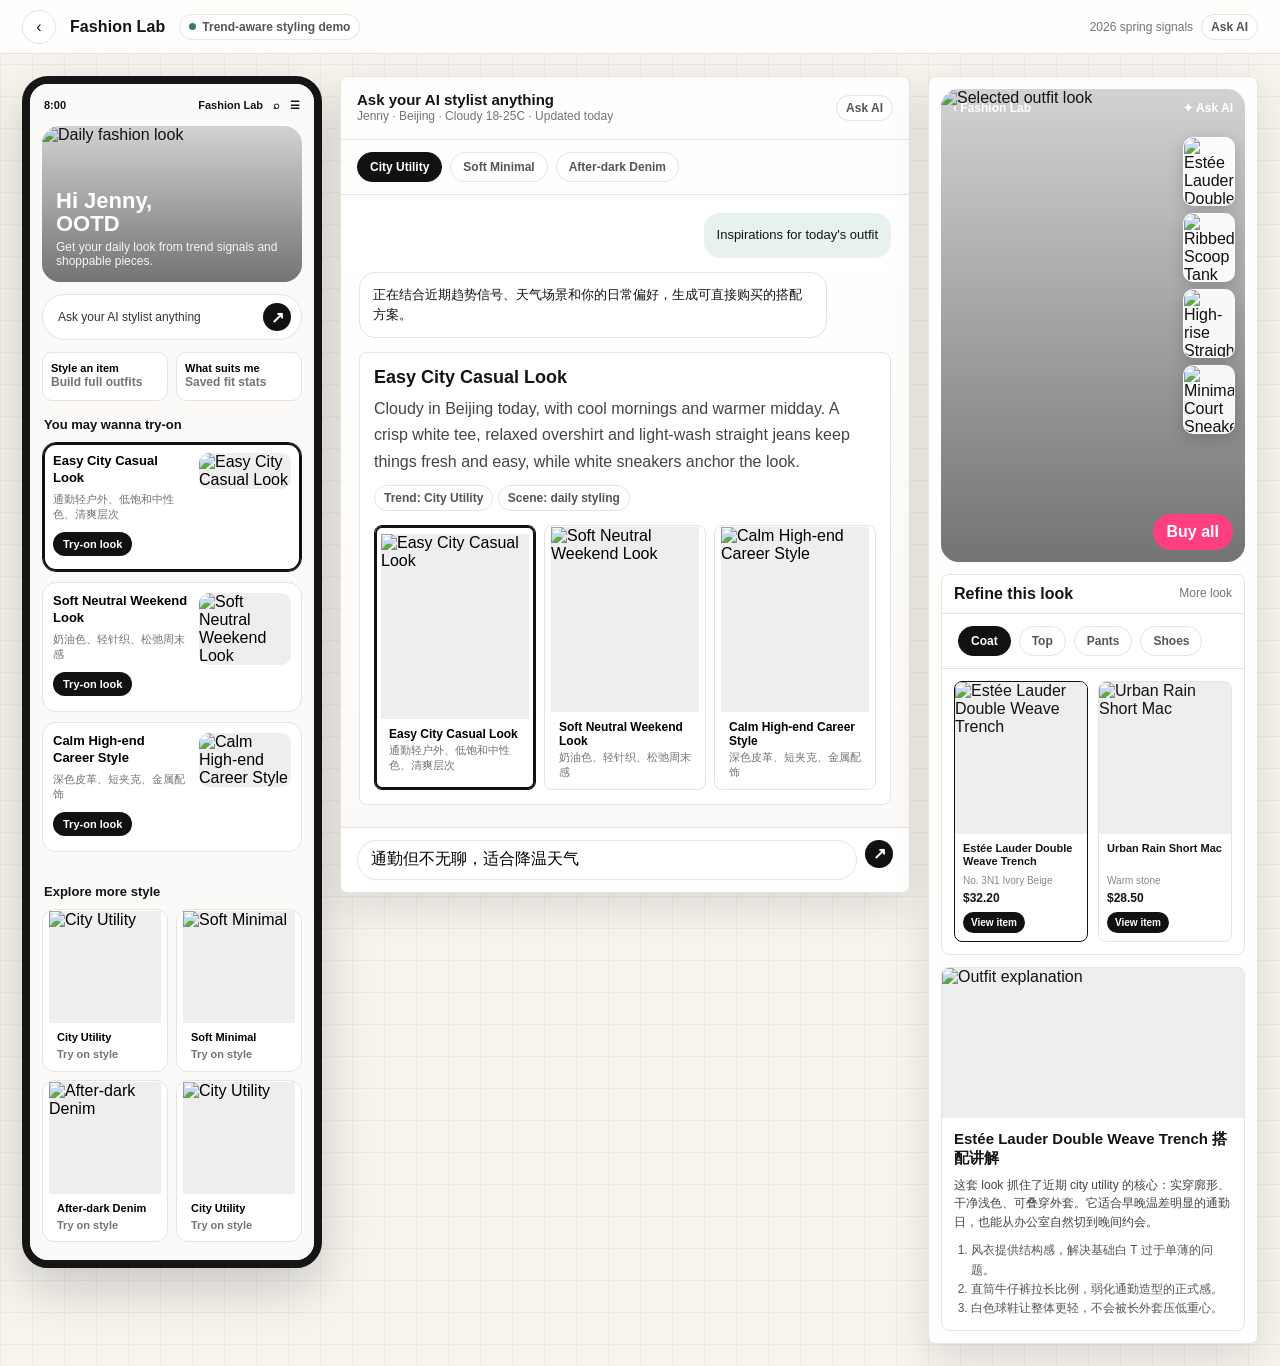
==== demo/fashion-assistant/index.html @ 94665999 "Add fashion shopping assistant demo" ====
<!DOCTYPE html>
<html lang="zh">
<head>
<meta charset="UTF-8" />
<meta name="viewport" content="width=device-width, initial-scale=1" />
<title>Fashion Lab · AI 导购助手 Demo</title>
<style>
  :root {
    --ink:#141414;
    --muted:#747474;
    --line:#e8e3db;
    --paper:#fbfaf7;
    --card:#ffffff;
    --cream:#f3ead9;
    --sand:#dfc8a2;
    --accent:#111111;
    --pink:#ff3f7f;
    --green:#3a7d58;
    --shadow:0 14px 40px rgba(24,20,16,.12);
    --font:-apple-system,BlinkMacSystemFont,"Segoe UI","Inter","PingFang SC","Microsoft YaHei",sans-serif;
  }
  * { box-sizing:border-box; }
  body {
    margin:0;
    min-height:100vh;
    font-family:var(--font);
    color:var(--ink);
    background:
      linear-gradient(90deg, rgba(232,227,219,.6) 1px, transparent 1px),
      linear-gradient(180deg, rgba(232,227,219,.55) 1px, transparent 1px),
      #f7f4ee;
    background-size:32px 32px;
  }
  a { color:inherit; text-decoration:none; }
  button, input { font:inherit; }
  button { cursor:pointer; }
  .topbar {
    height:54px;
    display:flex;
    align-items:center;
    gap:14px;
    padding:0 22px;
    background:rgba(255,255,255,.88);
    border-bottom:1px solid var(--line);
    position:sticky;
    top:0;
    z-index:20;
    backdrop-filter:blur(14px);
  }
  .brand { font-weight:850; letter-spacing:.1px; }
  .brand b { font-weight:850; }
  .topbar .back {
    border:1px solid var(--line);
    background:#fff;
    border-radius:999px;
    width:34px;
    height:34px;
    display:grid;
    place-items:center;
  }
  .status { margin-left:auto; display:flex; gap:8px; align-items:center; color:var(--muted); font-size:12px; }
  .pill { display:inline-flex; align-items:center; gap:6px; border:1px solid var(--line); border-radius:999px; padding:5px 9px; background:#fff; color:#555; font-size:12px; font-weight:700; }
  .dot { width:7px; height:7px; border-radius:50%; background:var(--green); }

  .workspace {
    max-width:1420px;
    margin:0 auto;
    padding:22px;
    display:grid;
    grid-template-columns:300px minmax(430px,1fr) 330px;
    gap:18px;
    align-items:start;
  }
  .panel {
    background:rgba(255,255,255,.92);
    border:1px solid var(--line);
    border-radius:8px;
    box-shadow:var(--shadow);
    overflow:hidden;
  }
  .panel-h {
    padding:14px 16px;
    border-bottom:1px solid var(--line);
    display:flex;
    align-items:center;
    justify-content:space-between;
    gap:12px;
  }
  .panel-h h2 { margin:0; font-size:15px; }
  .sub { color:var(--muted); font-size:12px; line-height:1.45; }
  .phone {
    width:100%;
    background:#f8f8f6;
    border-radius:26px;
    border:8px solid #151515;
    overflow:hidden;
    box-shadow:0 20px 50px rgba(0,0,0,.18);
  }
  .phone-screen { min-height:720px; background:#fbfaf8; }
  .phone-head {
    height:42px;
    display:flex;
    align-items:center;
    padding:0 14px;
    gap:10px;
    font-size:11px;
    font-weight:800;
  }
  .phone-head .time { margin-right:auto; }
  .hero-card {
    margin:0 12px 12px;
    border-radius:18px;
    min-height:156px;
    overflow:hidden;
    position:relative;
    background:#ddd;
  }
  .hero-card img, .look-hero img, .style-img img, .product-img img, .article-img img { width:100%; height:100%; object-fit:cover; display:block; }
  .hero-card::after, .look-hero::after {
    content:"";
    position:absolute;
    inset:0;
    background:linear-gradient(180deg, rgba(0,0,0,.05), rgba(0,0,0,.48));
  }
  .hero-copy {
    position:absolute;
    left:14px;
    right:14px;
    bottom:14px;
    color:#fff;
    z-index:1;
  }
  .hero-copy h1 { margin:0; font-size:22px; line-height:1.05; }
  .hero-copy p { margin:5px 0 0; font-size:12px; opacity:.92; }
  .ask {
    margin:0 12px 12px;
    display:flex;
    align-items:center;
    gap:8px;
    background:#fff;
    border:1px solid var(--line);
    border-radius:999px;
    padding:8px 10px 8px 13px;
  }
  .ask input {
    border:0;
    outline:0;
    flex:1;
    min-width:0;
    color:#333;
    background:transparent;
    font-size:12px;
  }
  .icon-btn {
    border:0;
    background:#111;
    color:#fff;
    width:28px;
    height:28px;
    border-radius:50%;
    display:grid;
    place-items:center;
    font-weight:900;
  }
  .quick-row {
    margin:0 12px 16px;
    display:grid;
    grid-template-columns:1fr 1fr;
    gap:8px;
  }
  .quick {
    border:1px solid var(--line);
    background:#fff;
    border-radius:10px;
    padding:9px 8px;
    text-align:left;
    font-size:11px;
    font-weight:800;
    min-height:48px;
  }
  .section-title { margin:16px 14px 10px; font-size:13px; font-weight:850; }
  .style-list { display:grid; gap:10px; padding:0 12px 16px; }
  .style-card {
    display:grid;
    grid-template-columns:1fr 92px;
    gap:10px;
    min-height:130px;
    border:1px solid var(--line);
    border-radius:14px;
    padding:10px;
    background:#fff;
    text-align:left;
  }
  .style-card.active { border-color:#111; box-shadow:0 0 0 2px #111 inset; }
  .style-card h3 { margin:0 0 6px; font-size:13px; line-height:1.25; }
  .style-card p { margin:0; color:var(--muted); font-size:11px; line-height:1.35; }
  .style-img { border-radius:10px; overflow:hidden; background:#eee; }
  .try { margin-top:10px; display:inline-flex; border:0; border-radius:999px; padding:6px 10px; background:#111; color:#fff; font-size:11px; font-weight:800; }
  .feed-grid { padding:0 12px 18px; display:grid; grid-template-columns:1fr 1fr; gap:8px; }
  .feed {
    border:1px solid var(--line);
    border-radius:12px;
    background:#fff;
    overflow:hidden;
    text-align:left;
  }
  .feed .style-img { border-radius:0; aspect-ratio:1/1; }
  .feed p { margin:8px; font-size:11px; font-weight:750; line-height:1.25; }
  .feed span { display:block; color:var(--muted); font-weight:600; margin-top:3px; }

  .assistant {
    min-height:720px;
    display:grid;
    grid-template-rows:auto auto 1fr auto;
  }
  .trend-tabs, .item-tabs {
    display:flex;
    gap:8px;
    overflow:auto;
    padding:12px 16px;
    border-bottom:1px solid var(--line);
  }
  .tab {
    border:1px solid var(--line);
    background:#fff;
    border-radius:999px;
    padding:7px 12px;
    white-space:nowrap;
    font-size:12px;
    font-weight:800;
    color:#555;
  }
  .tab.active { background:#111; color:#fff; border-color:#111; }
  .chat {
    padding:18px 18px 22px;
    display:grid;
    gap:14px;
    align-content:start;
    background:linear-gradient(180deg, #fff, #fbfaf8);
  }
  .bubble {
    max-width:88%;
    border-radius:16px;
    padding:12px 13px;
    line-height:1.55;
    font-size:13px;
  }
  .bubble.user { justify-self:end; background:#e8f2ec; }
  .bubble.ai { justify-self:start; background:#fff; border:1px solid var(--line); }
  .answer-card {
    border:1px solid var(--line);
    border-radius:8px;
    overflow:hidden;
    background:#fff;
  }
  .answer-body { padding:14px; }
  .answer-body h3 { margin:0 0 8px; font-size:18px; }
  .answer-body p { margin:0 0 10px; color:#444; line-height:1.65; }
  .look-board {
    display:grid;
    grid-template-columns:1fr 1fr 1fr;
    gap:8px;
    padding:0 14px 14px;
  }
  .mini-look {
    border:1px solid var(--line);
    border-radius:8px;
    overflow:hidden;
    background:#fff;
    text-align:left;
  }
  .mini-look.active { border-color:#111; box-shadow:0 0 0 2px #111 inset; }
  .mini-look .style-img { border-radius:0; aspect-ratio:4/5; }
  .mini-look b { display:block; padding:8px 8px 2px; font-size:12px; }
  .mini-look span { display:block; padding:0 8px 8px; color:var(--muted); font-size:11px; }
  .chat-compose {
    padding:12px 16px;
    border-top:1px solid var(--line);
    display:flex;
    gap:8px;
    background:#fff;
  }
  .chat-compose input {
    flex:1;
    min-width:0;
    border:1px solid var(--line);
    border-radius:999px;
    padding:10px 13px;
    outline:0;
  }

  .tryon { display:grid; gap:12px; padding:12px; }
  .look-hero {
    aspect-ratio:9/14;
    border-radius:18px;
    overflow:hidden;
    position:relative;
    background:#ddd;
  }
  .look-overlay {
    position:absolute;
    inset:0;
    z-index:1;
    display:flex;
    flex-direction:column;
    justify-content:space-between;
    padding:12px;
    color:#fff;
  }
  .look-top { display:flex; justify-content:space-between; align-items:center; font-size:12px; font-weight:850; }
  .price-stack {
    position:absolute;
    top:48px;
    right:10px;
    display:grid;
    gap:7px;
    z-index:2;
  }
  .price-chip {
    width:52px;
    border-radius:10px;
    background:rgba(255,255,255,.92);
    color:#111;
    overflow:hidden;
    border:1px solid rgba(255,255,255,.7);
    box-shadow:0 4px 16px rgba(0,0,0,.18);
  }
  .price-chip img { width:100%; aspect-ratio:1/1; object-fit:cover; display:block; }
  .price-chip b { display:block; padding:3px 4px; text-align:center; font-size:10px; }
  .buy {
    border:0;
    background:var(--pink);
    color:#fff;
    border-radius:999px;
    padding:9px 14px;
    font-weight:900;
    align-self:flex-end;
  }
  .refine {
    border:1px solid var(--line);
    border-radius:8px;
    background:#fff;
    overflow:hidden;
  }
  .refine-h { padding:10px 12px; display:flex; justify-content:space-between; align-items:center; border-bottom:1px solid var(--line); }
  .product-grid {
    display:grid;
    grid-template-columns:1fr 1fr;
    gap:10px;
    padding:12px;
  }
  .product {
    border:1px solid var(--line);
    border-radius:8px;
    overflow:hidden;
    background:#fff;
    text-align:left;
    cursor:pointer;
  }
  .product.active { border-color:#111; }
  .product-img { aspect-ratio:1/1.15; background:#eee; }
  .product-copy { padding:8px; }
  .product-copy b { display:block; font-size:11px; line-height:1.25; min-height:29px; }
  .product-copy span { display:block; color:#888; font-size:10px; margin-top:4px; }
  .product-copy strong { display:block; margin-top:5px; font-size:12px; }
  .product-copy a {
    display:inline-flex;
    margin-top:7px;
    border-radius:999px;
    padding:5px 8px;
    background:#111;
    color:#fff;
    font-size:10px;
    font-weight:850;
  }
  .explain {
    border:1px solid var(--line);
    border-radius:8px;
    background:#fff;
    overflow:hidden;
  }
  .article-img { height:150px; background:#eee; }
  .explain article { padding:12px; }
  .explain h3 { margin:0 0 8px; font-size:15px; }
  .explain p { margin:0 0 10px; color:#444; line-height:1.55; font-size:12px; }
  .reason-list { margin:0; padding-left:17px; color:#555; font-size:12px; line-height:1.6; }

  @media (max-width:1180px) {
    .workspace { grid-template-columns:280px 1fr; }
    .right-col { grid-column:1 / -1; display:grid; grid-template-columns:330px 1fr; gap:18px; }
    .look-hero { aspect-ratio:9/12; }
  }
  @media (max-width:820px) {
    .topbar { padding:0 12px; }
    .status { display:none; }
    .workspace { grid-template-columns:1fr; padding:12px; }
    .phone { max-width:360px; margin:0 auto; }
    .right-col { grid-column:auto; display:block; }
    .look-board { grid-template-columns:1fr; }
    .panel { border-radius:8px; }
  }
</style>
</head>
<body>
<div class="topbar">
  <a class="back" href="../index.html" aria-label="返回 Demo 入口">‹</a>
  <div class="brand">Fashion <b>Lab</b></div>
  <span class="pill"><i class="dot"></i> Trend-aware styling demo</span>
  <div class="status">
    <span>2026 spring signals</span>
    <span class="pill">Ask AI</span>
  </div>
</div>

<main class="workspace">
  <section class="phone" aria-label="Fashion Lab mobile home">
    <div class="phone-screen">
      <div class="phone-head"><span class="time">8:00</span><span>Fashion Lab</span><span>⌕</span><span>☰</span></div>
      <div class="hero-card">
        <img id="homeHero" alt="Daily fashion look" />
        <div class="hero-copy">
          <h1>Hi Jenny,<br>OOTD</h1>
          <p>Get your daily look from trend signals and shoppable pieces.</p>
        </div>
      </div>
      <form class="ask" id="homeAsk">
        <input id="homeAskInput" value="Ask your AI stylist anything" aria-label="Ask stylist" />
        <button class="icon-btn" type="submit" aria-label="Ask">↗</button>
      </form>
      <div class="quick-row">
        <button class="quick" data-query="Style an item">Style an item<br><span class="sub">Build full outfits</span></button>
        <button class="quick" data-query="What suits me">What suits me<br><span class="sub">Saved fit stats</span></button>
      </div>
      <div class="section-title">You may wanna try-on</div>
      <div class="style-list" id="styleList"></div>
      <div class="section-title">Explore more style</div>
      <div class="feed-grid" id="feedGrid"></div>
    </div>
  </section>

  <section class="panel assistant" aria-label="AI stylist workspace">
    <div class="panel-h">
      <div>
        <h2>Ask your AI stylist anything</h2>
        <div class="sub">Jenny · Beijing · Cloudy 18-25C · Updated today</div>
      </div>
      <span class="pill">Ask AI</span>
    </div>
    <div class="trend-tabs" id="trendTabs"></div>
    <div class="chat" id="chat"></div>
    <div class="chat-compose">
      <input id="chatInput" value="通勤但不无聊，适合降温天气" aria-label="Styling request" />
      <button class="icon-btn" id="sendBtn" aria-label="Generate">↗</button>
    </div>
  </section>

  <section class="right-col">
    <div class="panel tryon" aria-label="Look try-on and products">
      <div class="look-hero">
        <img id="lookHero" alt="Selected outfit look" />
        <div class="look-overlay">
          <div class="look-top"><span>‹ Fashion Lab</span><span>✦ Ask AI</span></div>
          <button class="buy" type="button">Buy all</button>
        </div>
        <div class="price-stack" id="priceStack"></div>
      </div>
      <div class="refine">
        <div class="refine-h">
          <b>Refine this look</b>
          <span class="sub">More look</span>
        </div>
        <div class="item-tabs" id="itemTabs"></div>
        <div class="product-grid" id="productGrid"></div>
      </div>
      <div class="explain">
        <div class="article-img"><img id="articleImg" alt="Outfit explanation" /></div>
        <article>
          <h3 id="articleTitle"></h3>
          <p id="articleText"></p>
          <ol class="reason-list" id="reasonList"></ol>
        </article>
      </div>
    </div>
  </section>
</main>

<script>
const imageUrl = (prompt, size = "portrait_4_3") =>
  "https://copilot-cn.bytedance.net/api/ide/v1/text_to_image?prompt=" +
  encodeURIComponent(prompt) + "&image_size=" + size;

const trends = [
  {
    id:"city",
    tab:"City Utility",
    title:"Easy City Casual Look",
    ask:"Inspirations for today's outfit",
    mood:"通勤轻户外、低饱和中性色、清爽层次",
    intro:"Cloudy in Beijing today, with cool mornings and warmer midday. A crisp white tee, relaxed overshirt and light-wash straight jeans keep things fresh and easy, while white sneakers anchor the look.",
    image:"realistic street style editorial photo, young woman in beige trench coat, white tank top, light wash straight leg jeans, white sneakers, city street in spring, natural daylight, full body, fashion ecommerce lookbook",
    article:"这套 look 抓住了近期 city utility 的核心：实穿廓形、干净浅色、可叠穿外套。它适合早晚温差明显的通勤日，也能从办公室自然切到晚间约会。",
    reasons:["风衣提供结构感，解决基础白 T 过于单薄的问题。","直筒牛仔裤拉长比例，弱化通勤造型的正式感。","白色球鞋让整体更轻，不会被长外套压低重心。"],
    products:{
      Coat:[
        ["Estée Lauder Double Weave Trench","No. 3N1 Ivory Beige","$32.20","tailored beige double breasted trench coat product photo on clean background, fashion ecommerce, realistic"],
        ["Urban Rain Short Mac","Warm stone","$28.50","short beige rain mac jacket product photo, clean ecommerce background, realistic fabric texture"]
      ],
      Top:[
        ["Ribbed Scoop Tank","Soft black","$16.00","black ribbed scoop neck tank top product photo on white background, realistic ecommerce"],
        ["Crisp Cotton Tee","Optic white","$12.00","white cotton crew neck t shirt product photo on white background, realistic ecommerce"]
      ],
      Pants:[
        ["High-rise Straight Jeans","Light vintage blue","$35.90","light wash high rise straight leg jeans product photo on white background, realistic ecommerce"],
        ["Relaxed Tailored Trouser","Warm grey","$31.60","warm grey relaxed tailored trousers product photo, white background, realistic ecommerce"]
      ],
      Shoes:[
        ["Minimal Court Sneaker","White leather","$29.00","minimal white leather sneaker product photo on white background, realistic ecommerce"],
        ["Slim Loafer","Black polished","$34.00","black slim leather loafer product photo on white background, realistic ecommerce"]
      ]
    }
  },
  {
    id:"soft",
    tab:"Soft Minimal",
    title:"Soft Neutral Weekend Look",
    ask:"Make it softer",
    mood:"奶油色、轻针织、松弛周末感",
    intro:"For a slower weekend, pair a creamy knit vest with a fluid skirt and suede flats. The silhouette stays polished, but the texture makes it softer and warmer.",
    image:"realistic fashion lookbook photo, young woman wearing cream knit vest, white midi skirt, suede ballet flats, minimal cafe street, soft spring daylight, full body",
    article:"近期 soft minimal 不再是纯白极简，而是用针织、麂皮、奶油色制造更柔和的质感。它适合周末、咖啡约会和轻度出游。",
    reasons:["针织背心替代普通衬衫，直接提升触感与层次。","白色半裙保留清爽感，同时比长裤更有季节变化。","麂皮鞋让颜色过渡更自然，避免全身过白。"],
    products:{
      Coat:[
        ["Light Cardigan Jacket","Oat milk","$26.80","oatmeal light cardigan jacket product photo, ecommerce white background, realistic knit texture"],
        ["Soft Linen Blazer","Ivory","$39.00","ivory linen blazer product photo on white background, realistic ecommerce"]
      ],
      Top:[
        ["Cream Knit Vest","Vanilla cream","$22.40","cream knit vest product photo on white background, realistic ecommerce"],
        ["Fine Rib Long Sleeve","Warm white","$18.00","warm white fine rib long sleeve top product photo, white background, realistic ecommerce"]
      ],
      Pants:[
        ["Fluid Midi Skirt","Chalk white","$30.20","chalk white fluid midi skirt product photo on white background, realistic ecommerce"],
        ["Soft Wide-leg Pants","Pale taupe","$33.10","pale taupe soft wide leg pants product photo on white background, realistic ecommerce"]
      ],
      Shoes:[
        ["Suede Ballet Flat","Taupe","$24.90","taupe suede ballet flats product photo on white background, realistic ecommerce"],
        ["Low Slingback","Ivory","$31.00","ivory low heel slingback shoes product photo, white background, realistic ecommerce"]
      ]
    }
  },
  {
    id:"night",
    tab:"After-dark Denim",
    title:"Calm High-end Career Style",
    ask:"Make it office-friendly",
    mood:"深色皮革、短夹克、金属配饰",
    intro:"A cropped leather jacket and clean denim create a sharper after-work outfit. Keep the inner layer simple and let hardware details add the current polished edge.",
    image:"realistic editorial street style photo, young woman in black cropped leather jacket, white fitted top, dark straight jeans, silver belt, downtown evening, full body fashion lookbook",
    article:"今年的 denim look 更强调利落剪裁和配饰细节。短皮衣负责态度，直筒牛仔负责日常可穿性，适合从会议后直接进入晚间场景。",
    reasons:["短夹克抬高腰线，让厚重皮革不显压身。","白色内搭给黑色皮衣留出呼吸感。","银色腰带与小包形成视觉锚点，增加造型完成度。"],
    products:{
      Coat:[
        ["Cropped Leather Jacket","Black","$48.00","black cropped leather jacket product photo, ecommerce white background, realistic"],
        ["Boxy Twill Jacket","Charcoal","$36.50","charcoal boxy twill jacket product photo on white background, realistic ecommerce"]
      ],
      Top:[
        ["Fitted Baby Tee","Clean white","$15.50","white fitted baby tee product photo on white background, realistic ecommerce"],
        ["Square-neck Tank","Black","$16.00","black square neck tank product photo on white background, realistic ecommerce"]
      ],
      Pants:[
        ["Dark Straight Jeans","Washed black","$38.80","washed black straight leg jeans product photo on white background, realistic ecommerce"],
        ["Pinstripe Suit Pants","Deep navy","$42.00","deep navy pinstripe suit pants product photo on white background, realistic ecommerce"]
      ],
      Shoes:[
        ["Pointed Ankle Boot","Black","$46.00","black pointed ankle boots product photo on white background, realistic ecommerce"],
        ["Metallic Mary Jane","Silver","$33.20","silver metallic mary jane shoes product photo, white background, realistic ecommerce"]
      ]
    }
  }
];

let trend = trends[0];
let category = "Coat";
let activeProduct = 0;

function $(id){ return document.getElementById(id); }

function renderHome(){
  $("homeHero").src = imageUrl("realistic mobile fashion app hero image, stylish young woman wearing black sunglasses and leather jacket, clean editorial fashion, soft daylight, ecommerce app", "portrait_4_3");
  const list = $("styleList");
  list.innerHTML = trends.map(t => `
    <button class="style-card ${t.id === trend.id ? "active" : ""}" data-trend="${t.id}">
      <div>
        <h3>${t.title}</h3>
        <p>${t.mood}</p>
        <span class="try">Try-on look</span>
      </div>
      <div class="style-img"><img alt="${t.title}" src="${imageUrl(t.image, "portrait_4_3")}"></div>
    </button>
  `).join("");
  list.querySelectorAll("[data-trend]").forEach(btn => btn.onclick = () => setTrend(btn.dataset.trend));

  $("feedGrid").innerHTML = trends.concat(trends.slice(0,1)).map((t, i) => `
    <button class="feed" data-trend="${t.id}">
      <div class="style-img"><img alt="${t.tab}" src="${imageUrl(i % 2 ? t.products.Coat[0][3] : t.image, "square")}"></div>
      <p>${t.tab}<span>Try on style</span></p>
    </button>
  `).join("");
  $("feedGrid").querySelectorAll("[data-trend]").forEach(btn => btn.onclick = () => setTrend(btn.dataset.trend));
}

function renderTabs(){
  $("trendTabs").innerHTML = trends.map(t => `<button class="tab ${t.id === trend.id ? "active" : ""}" data-trend="${t.id}">${t.tab}</button>`).join("");
  $("trendTabs").querySelectorAll("[data-trend]").forEach(btn => btn.onclick = () => setTrend(btn.dataset.trend));
  const cats = Object.keys(trend.products);
  $("itemTabs").innerHTML = cats.map(c => `<button class="tab ${c === category ? "active" : ""}" data-cat="${c}">${c}</button>`).join("");
  $("itemTabs").querySelectorAll("[data-cat]").forEach(btn => {
    btn.onclick = () => { category = btn.dataset.cat; activeProduct = 0; renderProducts(); renderTabs(); };
  });
}

function renderChat(){
  $("chat").innerHTML = `
    <div class="bubble user">${trend.ask}</div>
    <div class="bubble ai">正在结合近期趋势信号、天气场景和你的日常偏好，生成可直接购买的搭配方案。</div>
    <div class="answer-card">
      <div class="answer-body">
        <h3>${trend.title}</h3>
        <p>${trend.intro}</p>
        <span class="pill">Trend: ${trend.tab}</span>
        <span class="pill">Scene: daily styling</span>
      </div>
      <div class="look-board">
        ${trends.map(t => `
          <button class="mini-look ${t.id === trend.id ? "active" : ""}" data-trend="${t.id}">
            <div class="style-img"><img alt="${t.title}" src="${imageUrl(t.image, "portrait_4_3")}"></div>
            <b>${t.title}</b>
            <span>${t.mood}</span>
          </button>
        `).join("")}
      </div>
    </div>
  `;
  $("chat").querySelectorAll("[data-trend]").forEach(btn => btn.onclick = () => setTrend(btn.dataset.trend));
}

function renderProducts(){
  const products = trend.products[category];
  $("lookHero").src = imageUrl(trend.image, "portrait_4_3");
  $("priceStack").innerHTML = Object.keys(trend.products).slice(0,4).map(cat => {
    const p = trend.products[cat][0];
    return `<div class="price-chip"><img alt="${p[0]}" src="${imageUrl(p[3], "square")}"><b>${p[2]}</b></div>`;
  }).join("");
  $("productGrid").innerHTML = products.map((p, idx) => `
    <div class="product ${idx === activeProduct ? "active" : ""}" data-product="${idx}" role="button" tabindex="0">
      <div class="product-img"><img alt="${p[0]}" src="${imageUrl(p[3], "square")}"></div>
      <div class="product-copy">
        <b>${p[0]}</b>
        <span>${p[1]}</span>
        <strong>${p[2]}</strong>
        <a href="https://www.tiktok.com/shop" target="_blank" rel="noreferrer">View item</a>
      </div>
    </div>
  `).join("");
  $("productGrid").querySelectorAll("[data-product]").forEach(btn => {
    btn.onclick = (e) => {
      if(e.target.tagName === "A") return;
      activeProduct = Number(btn.dataset.product);
      renderProducts();
    };
    btn.onkeydown = (e) => {
      if(e.key === "Enter" || e.key === " ") {
        e.preventDefault();
        activeProduct = Number(btn.dataset.product);
        renderProducts();
      }
    };
  });
  const selected = products[activeProduct];
  $("articleImg").src = imageUrl("realistic flat lay outfit explanation image featuring " + selected[3] + ", paired with matching clothes, editorial ecommerce, clean daylight", "landscape_4_3");
  $("articleTitle").textContent = selected[0] + " 搭配讲解";
  $("articleText").textContent = trend.article;
  $("reasonList").innerHTML = trend.reasons.map(r => `<li>${r}</li>`).join("");
}

function setTrend(id){
  trend = trends.find(t => t.id === id) || trends[0];
  category = "Coat";
  activeProduct = 0;
  renderAll();
}

function renderAll(){
  renderHome();
  renderTabs();
  renderChat();
  renderProducts();
}

$("sendBtn").onclick = () => {
  const text = $("chatInput").value.toLowerCase();
  if(text.includes("柔") || text.includes("周末") || text.includes("约会")) setTrend("soft");
  else if(text.includes("夜") || text.includes("皮") || text.includes("酷")) setTrend("night");
  else setTrend("city");
};
$("homeAsk").onsubmit = (e) => { e.preventDefault(); $("sendBtn").click(); };
document.querySelectorAll("[data-query]").forEach(btn => btn.onclick = () => {
  $("chatInput").value = btn.dataset.query === "Style an item" ? "用一件风衣搭一套完整通勤 look" : "根据我的身材和通勤场景推荐显高穿搭";
  $("sendBtn").click();
});

renderAll();
</script>
</body>
</html>
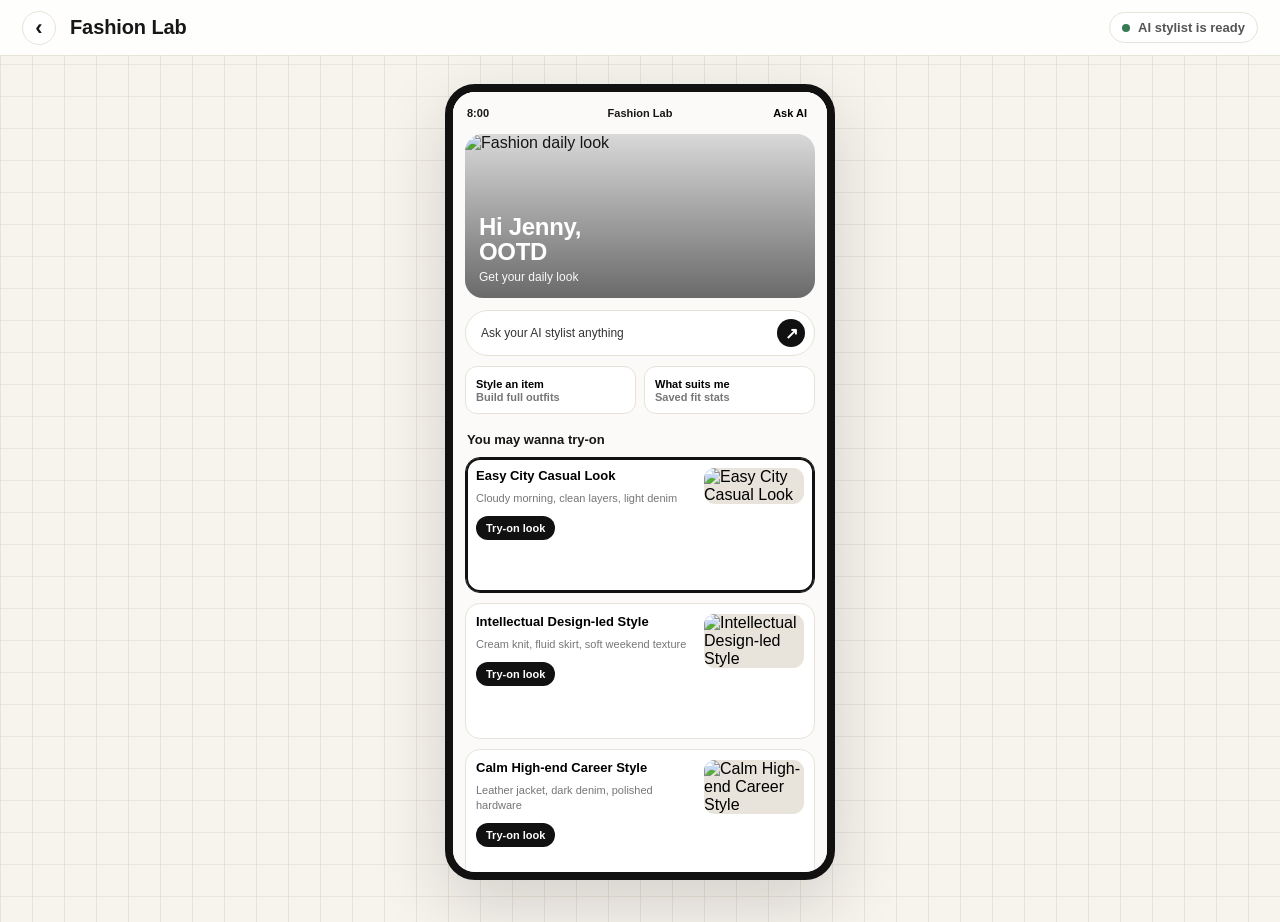
==== commit b10e2b7c: "Refine fashion assistant interaction flow" ====
--- a/demo/fashion-assistant/index.html
+++ b/demo/fashion-assistant/index.html
@@ -6,28 +6,27 @@
 <title>Fashion Lab · AI 导购助手 Demo</title>
 <style>
   :root {
-    --ink:#141414;
-    --muted:#747474;
-    --line:#e8e3db;
-    --paper:#fbfaf7;
+    --ink:#171717;
+    --muted:#767676;
+    --line:#e7e2da;
+    --paper:#faf8f4;
     --card:#ffffff;
-    --cream:#f3ead9;
-    --sand:#dfc8a2;
+    --soft:#f1eadf;
     --accent:#111111;
-    --pink:#ff3f7f;
-    --green:#3a7d58;
-    --shadow:0 14px 40px rgba(24,20,16,.12);
+    --hot:#ff3f7f;
+    --green:#377b56;
+    --blue:#eaf2ff;
+    --shadow:0 24px 70px rgba(24,20,16,.16);
     --font:-apple-system,BlinkMacSystemFont,"Segoe UI","Inter","PingFang SC","Microsoft YaHei",sans-serif;
   }
   * { box-sizing:border-box; }
+  html, body { margin:0; min-height:100%; }
   body {
-    margin:0;
-    min-height:100vh;
     font-family:var(--font);
     color:var(--ink);
     background:
-      linear-gradient(90deg, rgba(232,227,219,.6) 1px, transparent 1px),
-      linear-gradient(180deg, rgba(232,227,219,.55) 1px, transparent 1px),
+      linear-gradient(90deg, rgba(226,220,210,.72) 1px, transparent 1px),
+      linear-gradient(180deg, rgba(226,220,210,.62) 1px, transparent 1px),
       #f7f4ee;
     background-size:32px 32px;
   }
@@ -35,7 +34,7 @@
   button, input { font:inherit; }
   button { cursor:pointer; }
   .topbar {
-    height:54px;
+    height:56px;
     display:flex;
     align-items:center;
     gap:14px;
@@ -44,260 +43,296 @@
     border-bottom:1px solid var(--line);
     position:sticky;
     top:0;
-    z-index:20;
+    z-index:10;
     backdrop-filter:blur(14px);
   }
-  .brand { font-weight:850; letter-spacing:.1px; }
-  .brand b { font-weight:850; }
-  .topbar .back {
-    border:1px solid var(--line);
-    background:#fff;
-    border-radius:999px;
+  .back {
     width:34px;
     height:34px;
+    border-radius:50%;
+    border:1px solid var(--line);
+    background:#fff;
     display:grid;
     place-items:center;
-  }
-  .status { margin-left:auto; display:flex; gap:8px; align-items:center; color:var(--muted); font-size:12px; }
-  .pill { display:inline-flex; align-items:center; gap:6px; border:1px solid var(--line); border-radius:999px; padding:5px 9px; background:#fff; color:#555; font-size:12px; font-weight:700; }
-  .dot { width:7px; height:7px; border-radius:50%; background:var(--green); }
-
-  .workspace {
-    max-width:1420px;
-    margin:0 auto;
-    padding:22px;
-    display:grid;
-    grid-template-columns:300px minmax(430px,1fr) 330px;
-    gap:18px;
-    align-items:start;
-  }
-  .panel {
-    background:rgba(255,255,255,.92);
-    border:1px solid var(--line);
-    border-radius:8px;
+    font-size:22px;
+    font-weight:700;
+  }
+  .brand { font-weight:850; font-size:20px; letter-spacing:-.1px; }
+  .status {
+    margin-left:auto;
+    display:inline-flex;
+    align-items:center;
+    gap:8px;
+    border:1px solid var(--line);
+    background:#fff;
+    border-radius:999px;
+    padding:7px 12px;
+    color:#555;
+    font-size:13px;
+    font-weight:750;
+  }
+  .status i { width:8px; height:8px; border-radius:50%; background:var(--green); display:block; }
+  .stage {
+    min-height:calc(100vh - 56px);
+    display:grid;
+    place-items:start center;
+    padding:28px 18px 42px;
+  }
+  .phone {
+    width:min(390px, 100%);
+    border:8px solid #111;
+    border-radius:30px;
+    background:#fbfaf8;
     box-shadow:var(--shadow);
     overflow:hidden;
   }
-  .panel-h {
-    padding:14px 16px;
-    border-bottom:1px solid var(--line);
-    display:flex;
-    align-items:center;
-    justify-content:space-between;
-    gap:12px;
-  }
-  .panel-h h2 { margin:0; font-size:15px; }
-  .sub { color:var(--muted); font-size:12px; line-height:1.45; }
-  .phone {
-    width:100%;
-    background:#f8f8f6;
-    border-radius:26px;
-    border:8px solid #151515;
-    overflow:hidden;
-    box-shadow:0 20px 50px rgba(0,0,0,.18);
-  }
-  .phone-screen { min-height:720px; background:#fbfaf8; }
+  .screen {
+    height:780px;
+    overflow:auto;
+    background:#fbfaf8;
+    scrollbar-width:none;
+  }
+  .screen::-webkit-scrollbar { width:0; height:0; }
   .phone-head {
     height:42px;
     display:flex;
     align-items:center;
+    gap:10px;
     padding:0 14px;
-    gap:10px;
     font-size:11px;
-    font-weight:800;
+    font-weight:850;
+    background:rgba(251,250,248,.96);
+    position:sticky;
+    top:0;
+    z-index:5;
   }
   .phone-head .time { margin-right:auto; }
-  .hero-card {
+  .phone-head .title { position:absolute; left:0; right:0; text-align:center; pointer-events:none; }
+  .nav-btn {
+    width:26px;
+    height:26px;
+    border:0;
+    background:transparent;
+    border-radius:50%;
+    font-size:18px;
+    font-weight:850;
+    display:grid;
+    place-items:center;
+    z-index:1;
+  }
+  .icon-text { border:0; background:transparent; font-size:11px; font-weight:850; z-index:1; }
+  .hero {
     margin:0 12px 12px;
+    min-height:164px;
     border-radius:18px;
-    min-height:156px;
     overflow:hidden;
     position:relative;
     background:#ddd;
   }
-  .hero-card img, .look-hero img, .style-img img, .product-img img, .article-img img { width:100%; height:100%; object-fit:cover; display:block; }
-  .hero-card::after, .look-hero::after {
+  img { display:block; width:100%; height:100%; object-fit:cover; }
+  .hero::after, .tryon-hero::after {
     content:"";
     position:absolute;
     inset:0;
-    background:linear-gradient(180deg, rgba(0,0,0,.05), rgba(0,0,0,.48));
+    background:linear-gradient(180deg, rgba(0,0,0,.02), rgba(0,0,0,.52));
   }
   .hero-copy {
     position:absolute;
     left:14px;
     right:14px;
     bottom:14px;
+    z-index:1;
     color:#fff;
-    z-index:1;
-  }
-  .hero-copy h1 { margin:0; font-size:22px; line-height:1.05; }
-  .hero-copy p { margin:5px 0 0; font-size:12px; opacity:.92; }
+  }
+  .hero-copy h1 { margin:0; font-size:24px; line-height:1.02; letter-spacing:-.3px; }
+  .hero-copy p { margin:6px 0 0; font-size:12px; opacity:.95; }
   .ask {
-    margin:0 12px 12px;
+    margin:0 12px 10px;
     display:flex;
     align-items:center;
     gap:8px;
-    background:#fff;
     border:1px solid var(--line);
     border-radius:999px;
-    padding:8px 10px 8px 13px;
+    background:#fff;
+    padding:8px 9px 8px 13px;
   }
   .ask input {
+    min-width:0;
+    flex:1;
     border:0;
     outline:0;
+    background:transparent;
+    color:#333;
+    font-size:12px;
+  }
+  .round {
+    width:28px;
+    height:28px;
+    border:0;
+    border-radius:50%;
+    background:#111;
+    color:#fff;
+    font-weight:950;
+    display:grid;
+    place-items:center;
+  }
+  .quick-row {
+    display:grid;
+    grid-template-columns:1fr 1fr;
+    gap:8px;
+    margin:0 12px 16px;
+  }
+  .quick {
+    min-height:48px;
+    border:1px solid var(--line);
+    border-radius:12px;
+    background:#fff;
+    padding:9px 10px;
+    text-align:left;
+    font-size:11px;
+    font-weight:850;
+  }
+  .quick span { display:block; color:var(--muted); font-weight:700; margin-top:1px; }
+  .section-title {
+    margin:18px 14px 10px;
+    font-size:13px;
+    font-weight:900;
+  }
+  .style-stack { display:grid; gap:10px; padding:0 12px; }
+  .style-card {
+    display:grid;
+    grid-template-columns:1fr 100px;
+    gap:10px;
+    min-height:136px;
+    border:1px solid var(--line);
+    border-radius:15px;
+    background:#fff;
+    padding:10px;
+    text-align:left;
+  }
+  .style-card.active { border-color:#111; box-shadow:0 0 0 2px #111 inset; }
+  .style-card h3 { margin:0 0 7px; font-size:13px; line-height:1.22; }
+  .style-card p { margin:0; color:var(--muted); font-size:11px; line-height:1.35; }
+  .thumb { border-radius:11px; overflow:hidden; background:#e8e4dc; }
+  .try {
+    margin-top:10px;
+    display:inline-flex;
+    border:0;
+    border-radius:999px;
+    padding:6px 10px;
+    background:#111;
+    color:#fff;
+    font-size:11px;
+    font-weight:850;
+  }
+  .look-row {
+    display:grid;
+    grid-template-columns:1.05fr .95fr;
+    gap:8px;
+    padding:0 12px;
+  }
+  .look-card, .feed-card {
+    border:1px solid var(--line);
+    border-radius:13px;
+    overflow:hidden;
+    background:#fff;
+    text-align:left;
+  }
+  .look-card .thumb { border-radius:0; aspect-ratio:3/4; }
+  .look-card p, .feed-card p { margin:8px; font-size:11px; font-weight:800; line-height:1.25; }
+  .look-card span, .feed-card span { display:block; color:var(--muted); font-weight:650; margin-top:3px; }
+  .feed-grid {
+    display:grid;
+    grid-template-columns:1fr 1fr;
+    gap:8px;
+    padding:0 12px 18px;
+  }
+  .feed-card .thumb { border-radius:0; aspect-ratio:1/1; }
+  .view { display:none; min-height:100%; }
+  .view.active { display:block; }
+
+  .chat-body { padding:12px 13px 18px; }
+  .bubble {
+    max-width:86%;
+    border-radius:16px;
+    padding:11px 12px;
+    font-size:12px;
+    line-height:1.55;
+    margin:8px 0;
+  }
+  .bubble.user { margin-left:auto; background:#e8f2ec; }
+  .bubble.ai { background:#fff; border:1px solid var(--line); }
+  .answer {
+    margin-top:10px;
+    border:1px solid var(--line);
+    border-radius:16px;
+    background:#fff;
+    overflow:hidden;
+  }
+  .answer-copy { padding:13px; }
+  .answer-copy h2 { margin:0 0 8px; font-size:17px; line-height:1.15; }
+  .answer-copy p { margin:0 0 10px; color:#444; font-size:12px; line-height:1.62; }
+  .tag {
+    display:inline-flex;
+    border-radius:999px;
+    background:#f2f0eb;
+    padding:4px 8px;
+    font-size:10px;
+    font-weight:850;
+    color:#555;
+    margin:0 4px 4px 0;
+  }
+  .chat-look {
+    margin:0 13px 13px;
+    border:1px solid var(--line);
+    border-radius:13px;
+    overflow:hidden;
+    background:#fbfaf8;
+    text-align:left;
+  }
+  .chat-look .thumb { border-radius:0; aspect-ratio:4/3; }
+  .chat-look div:last-child { padding:10px; }
+  .chat-look b { display:block; font-size:12px; margin-bottom:5px; }
+  .chat-look span { display:block; color:var(--muted); font-size:11px; line-height:1.35; }
+  .option-list { display:grid; gap:7px; margin-top:10px; }
+  .option-list button {
+    border:1px solid var(--line);
+    border-radius:10px;
+    background:#fbfaf8;
+    text-align:left;
+    padding:9px 10px;
+    font-size:11px;
+    font-weight:800;
+  }
+  .composer {
+    position:sticky;
+    bottom:0;
+    display:flex;
+    gap:8px;
+    padding:10px 12px 12px;
+    border-top:1px solid var(--line);
+    background:rgba(251,250,248,.94);
+    backdrop-filter:blur(12px);
+  }
+  .composer input {
     flex:1;
     min-width:0;
-    color:#333;
-    background:transparent;
+    border:1px solid var(--line);
+    border-radius:999px;
+    padding:10px 12px;
+    outline:0;
     font-size:12px;
   }
-  .icon-btn {
-    border:0;
-    background:#111;
-    color:#fff;
-    width:28px;
-    height:28px;
-    border-radius:50%;
-    display:grid;
-    place-items:center;
-    font-weight:900;
-  }
-  .quick-row {
-    margin:0 12px 16px;
-    display:grid;
-    grid-template-columns:1fr 1fr;
-    gap:8px;
-  }
-  .quick {
-    border:1px solid var(--line);
-    background:#fff;
-    border-radius:10px;
-    padding:9px 8px;
-    text-align:left;
-    font-size:11px;
-    font-weight:800;
-    min-height:48px;
-  }
-  .section-title { margin:16px 14px 10px; font-size:13px; font-weight:850; }
-  .style-list { display:grid; gap:10px; padding:0 12px 16px; }
-  .style-card {
-    display:grid;
-    grid-template-columns:1fr 92px;
-    gap:10px;
-    min-height:130px;
-    border:1px solid var(--line);
-    border-radius:14px;
-    padding:10px;
-    background:#fff;
-    text-align:left;
-  }
-  .style-card.active { border-color:#111; box-shadow:0 0 0 2px #111 inset; }
-  .style-card h3 { margin:0 0 6px; font-size:13px; line-height:1.25; }
-  .style-card p { margin:0; color:var(--muted); font-size:11px; line-height:1.35; }
-  .style-img { border-radius:10px; overflow:hidden; background:#eee; }
-  .try { margin-top:10px; display:inline-flex; border:0; border-radius:999px; padding:6px 10px; background:#111; color:#fff; font-size:11px; font-weight:800; }
-  .feed-grid { padding:0 12px 18px; display:grid; grid-template-columns:1fr 1fr; gap:8px; }
-  .feed {
-    border:1px solid var(--line);
-    border-radius:12px;
-    background:#fff;
-    overflow:hidden;
-    text-align:left;
-  }
-  .feed .style-img { border-radius:0; aspect-ratio:1/1; }
-  .feed p { margin:8px; font-size:11px; font-weight:750; line-height:1.25; }
-  .feed span { display:block; color:var(--muted); font-weight:600; margin-top:3px; }
-
-  .assistant {
-    min-height:720px;
-    display:grid;
-    grid-template-rows:auto auto 1fr auto;
-  }
-  .trend-tabs, .item-tabs {
-    display:flex;
-    gap:8px;
-    overflow:auto;
-    padding:12px 16px;
-    border-bottom:1px solid var(--line);
-  }
-  .tab {
-    border:1px solid var(--line);
-    background:#fff;
-    border-radius:999px;
-    padding:7px 12px;
-    white-space:nowrap;
-    font-size:12px;
-    font-weight:800;
-    color:#555;
-  }
-  .tab.active { background:#111; color:#fff; border-color:#111; }
-  .chat {
-    padding:18px 18px 22px;
-    display:grid;
-    gap:14px;
-    align-content:start;
-    background:linear-gradient(180deg, #fff, #fbfaf8);
-  }
-  .bubble {
-    max-width:88%;
-    border-radius:16px;
-    padding:12px 13px;
-    line-height:1.55;
-    font-size:13px;
-  }
-  .bubble.user { justify-self:end; background:#e8f2ec; }
-  .bubble.ai { justify-self:start; background:#fff; border:1px solid var(--line); }
-  .answer-card {
-    border:1px solid var(--line);
-    border-radius:8px;
-    overflow:hidden;
-    background:#fff;
-  }
-  .answer-body { padding:14px; }
-  .answer-body h3 { margin:0 0 8px; font-size:18px; }
-  .answer-body p { margin:0 0 10px; color:#444; line-height:1.65; }
-  .look-board {
-    display:grid;
-    grid-template-columns:1fr 1fr 1fr;
-    gap:8px;
-    padding:0 14px 14px;
-  }
-  .mini-look {
-    border:1px solid var(--line);
-    border-radius:8px;
-    overflow:hidden;
-    background:#fff;
-    text-align:left;
-  }
-  .mini-look.active { border-color:#111; box-shadow:0 0 0 2px #111 inset; }
-  .mini-look .style-img { border-radius:0; aspect-ratio:4/5; }
-  .mini-look b { display:block; padding:8px 8px 2px; font-size:12px; }
-  .mini-look span { display:block; padding:0 8px 8px; color:var(--muted); font-size:11px; }
-  .chat-compose {
-    padding:12px 16px;
-    border-top:1px solid var(--line);
-    display:flex;
-    gap:8px;
-    background:#fff;
-  }
-  .chat-compose input {
-    flex:1;
-    min-width:0;
-    border:1px solid var(--line);
-    border-radius:999px;
-    padding:10px 13px;
-    outline:0;
-  }
-
-  .tryon { display:grid; gap:12px; padding:12px; }
-  .look-hero {
-    aspect-ratio:9/14;
+
+  .tryon-hero {
+    margin:0 12px 10px;
+    aspect-ratio:9/13.5;
     border-radius:18px;
     overflow:hidden;
     position:relative;
     background:#ddd;
   }
-  .look-overlay {
+  .tryon-meta {
     position:absolute;
     inset:0;
     z-index:1;
@@ -307,179 +342,133 @@
     padding:12px;
     color:#fff;
   }
-  .look-top { display:flex; justify-content:space-between; align-items:center; font-size:12px; font-weight:850; }
+  .tryon-top { display:flex; justify-content:space-between; font-size:11px; font-weight:850; }
+  .buy {
+    align-self:flex-end;
+    border:0;
+    border-radius:999px;
+    background:var(--hot);
+    color:#fff;
+    padding:9px 14px;
+    font-size:12px;
+    font-weight:900;
+  }
   .price-stack {
     position:absolute;
-    top:48px;
+    top:52px;
     right:10px;
+    z-index:2;
     display:grid;
     gap:7px;
-    z-index:2;
   }
   .price-chip {
     width:52px;
+    border:1px solid rgba(255,255,255,.74);
     border-radius:10px;
-    background:rgba(255,255,255,.92);
+    background:rgba(255,255,255,.94);
     color:#111;
     overflow:hidden;
-    border:1px solid rgba(255,255,255,.7);
-    box-shadow:0 4px 16px rgba(0,0,0,.18);
-  }
-  .price-chip img { width:100%; aspect-ratio:1/1; object-fit:cover; display:block; }
-  .price-chip b { display:block; padding:3px 4px; text-align:center; font-size:10px; }
-  .buy {
-    border:0;
-    background:var(--pink);
-    color:#fff;
+    box-shadow:0 5px 16px rgba(0,0,0,.18);
+  }
+  .price-chip img { aspect-ratio:1/1; }
+  .price-chip b { display:block; padding:3px 4px; font-size:10px; text-align:center; }
+  .refine {
+    margin:0 12px 14px;
+    border:1px solid var(--line);
+    border-radius:15px;
+    background:#fff;
+    overflow:hidden;
+  }
+  .refine-h {
+    display:flex;
+    align-items:center;
+    justify-content:space-between;
+    padding:10px 12px;
+    border-bottom:1px solid var(--line);
+    font-size:12px;
+  }
+  .tabs {
+    display:flex;
+    gap:7px;
+    padding:10px 12px;
+    overflow:auto;
+  }
+  .tab {
+    border:1px solid var(--line);
     border-radius:999px;
-    padding:9px 14px;
-    font-weight:900;
-    align-self:flex-end;
-  }
-  .refine {
-    border:1px solid var(--line);
-    border-radius:8px;
-    background:#fff;
-    overflow:hidden;
-  }
-  .refine-h { padding:10px 12px; display:flex; justify-content:space-between; align-items:center; border-bottom:1px solid var(--line); }
+    background:#fff;
+    color:#555;
+    padding:6px 10px;
+    font-size:11px;
+    font-weight:850;
+    white-space:nowrap;
+  }
+  .tab.active { background:#111; color:#fff; border-color:#111; }
   .product-grid {
     display:grid;
     grid-template-columns:1fr 1fr;
-    gap:10px;
-    padding:12px;
+    gap:9px;
+    padding:0 12px 12px;
   }
   .product {
     border:1px solid var(--line);
-    border-radius:8px;
+    border-radius:11px;
     overflow:hidden;
     background:#fff;
     text-align:left;
-    cursor:pointer;
-  }
-  .product.active { border-color:#111; }
-  .product-img { aspect-ratio:1/1.15; background:#eee; }
+  }
+  .product.active { border-color:#111; box-shadow:0 0 0 2px #111 inset; }
+  .product .thumb { border-radius:0; aspect-ratio:1/1.12; }
   .product-copy { padding:8px; }
-  .product-copy b { display:block; font-size:11px; line-height:1.25; min-height:29px; }
-  .product-copy span { display:block; color:#888; font-size:10px; margin-top:4px; }
+  .product-copy b { display:block; font-size:11px; line-height:1.22; min-height:28px; }
+  .product-copy span { display:block; margin-top:4px; color:#888; font-size:10px; }
   .product-copy strong { display:block; margin-top:5px; font-size:12px; }
   .product-copy a {
     display:inline-flex;
     margin-top:7px;
     border-radius:999px;
-    padding:5px 8px;
     background:#111;
     color:#fff;
+    padding:5px 8px;
     font-size:10px;
     font-weight:850;
   }
-  .explain {
-    border:1px solid var(--line);
-    border-radius:8px;
-    background:#fff;
-    overflow:hidden;
-  }
-  .article-img { height:150px; background:#eee; }
-  .explain article { padding:12px; }
-  .explain h3 { margin:0 0 8px; font-size:15px; }
-  .explain p { margin:0 0 10px; color:#444; line-height:1.55; font-size:12px; }
-  .reason-list { margin:0; padding-left:17px; color:#555; font-size:12px; line-height:1.6; }
-
-  @media (max-width:1180px) {
-    .workspace { grid-template-columns:280px 1fr; }
-    .right-col { grid-column:1 / -1; display:grid; grid-template-columns:330px 1fr; gap:18px; }
-    .look-hero { aspect-ratio:9/12; }
-  }
-  @media (max-width:820px) {
+  .story {
+    margin:0 12px 18px;
+    border:1px solid var(--line);
+    border-radius:15px;
+    background:#fff;
+    overflow:hidden;
+  }
+  .story .thumb { height:136px; border-radius:0; }
+  .story article { padding:12px; }
+  .story h2 { margin:0 0 7px; font-size:15px; }
+  .story p { margin:0 0 8px; color:#444; font-size:12px; line-height:1.56; }
+  .story ol { margin:0; padding-left:18px; color:#555; font-size:12px; line-height:1.58; }
+
+  @media (max-width:560px) {
     .topbar { padding:0 12px; }
+    .brand { font-size:18px; }
     .status { display:none; }
-    .workspace { grid-template-columns:1fr; padding:12px; }
-    .phone { max-width:360px; margin:0 auto; }
-    .right-col { grid-column:auto; display:block; }
-    .look-board { grid-template-columns:1fr; }
-    .panel { border-radius:8px; }
+    .stage { padding:12px 10px 24px; place-items:start center; }
+    .phone { border-width:6px; border-radius:26px; }
+    .screen { height:calc(100vh - 92px); min-height:680px; }
   }
 </style>
 </head>
 <body>
-<div class="topbar">
+<header class="topbar">
   <a class="back" href="../index.html" aria-label="返回 Demo 入口">‹</a>
-  <div class="brand">Fashion <b>Lab</b></div>
-  <span class="pill"><i class="dot"></i> Trend-aware styling demo</span>
-  <div class="status">
-    <span>2026 spring signals</span>
-    <span class="pill">Ask AI</span>
-  </div>
-</div>
-
-<main class="workspace">
-  <section class="phone" aria-label="Fashion Lab mobile home">
-    <div class="phone-screen">
-      <div class="phone-head"><span class="time">8:00</span><span>Fashion Lab</span><span>⌕</span><span>☰</span></div>
-      <div class="hero-card">
-        <img id="homeHero" alt="Daily fashion look" />
-        <div class="hero-copy">
-          <h1>Hi Jenny,<br>OOTD</h1>
-          <p>Get your daily look from trend signals and shoppable pieces.</p>
-        </div>
-      </div>
-      <form class="ask" id="homeAsk">
-        <input id="homeAskInput" value="Ask your AI stylist anything" aria-label="Ask stylist" />
-        <button class="icon-btn" type="submit" aria-label="Ask">↗</button>
-      </form>
-      <div class="quick-row">
-        <button class="quick" data-query="Style an item">Style an item<br><span class="sub">Build full outfits</span></button>
-        <button class="quick" data-query="What suits me">What suits me<br><span class="sub">Saved fit stats</span></button>
-      </div>
-      <div class="section-title">You may wanna try-on</div>
-      <div class="style-list" id="styleList"></div>
-      <div class="section-title">Explore more style</div>
-      <div class="feed-grid" id="feedGrid"></div>
-    </div>
-  </section>
-
-  <section class="panel assistant" aria-label="AI stylist workspace">
-    <div class="panel-h">
-      <div>
-        <h2>Ask your AI stylist anything</h2>
-        <div class="sub">Jenny · Beijing · Cloudy 18-25C · Updated today</div>
-      </div>
-      <span class="pill">Ask AI</span>
-    </div>
-    <div class="trend-tabs" id="trendTabs"></div>
-    <div class="chat" id="chat"></div>
-    <div class="chat-compose">
-      <input id="chatInput" value="通勤但不无聊，适合降温天气" aria-label="Styling request" />
-      <button class="icon-btn" id="sendBtn" aria-label="Generate">↗</button>
-    </div>
-  </section>
-
-  <section class="right-col">
-    <div class="panel tryon" aria-label="Look try-on and products">
-      <div class="look-hero">
-        <img id="lookHero" alt="Selected outfit look" />
-        <div class="look-overlay">
-          <div class="look-top"><span>‹ Fashion Lab</span><span>✦ Ask AI</span></div>
-          <button class="buy" type="button">Buy all</button>
-        </div>
-        <div class="price-stack" id="priceStack"></div>
-      </div>
-      <div class="refine">
-        <div class="refine-h">
-          <b>Refine this look</b>
-          <span class="sub">More look</span>
-        </div>
-        <div class="item-tabs" id="itemTabs"></div>
-        <div class="product-grid" id="productGrid"></div>
-      </div>
-      <div class="explain">
-        <div class="article-img"><img id="articleImg" alt="Outfit explanation" /></div>
-        <article>
-          <h3 id="articleTitle"></h3>
-          <p id="articleText"></p>
-          <ol class="reason-list" id="reasonList"></ol>
-        </article>
-      </div>
+  <div class="brand">Fashion Lab</div>
+  <div class="status"><i></i><span>AI stylist is ready</span></div>
+</header>
+
+<main class="stage">
+  <section class="phone" aria-label="Fashion Lab shopping assistant">
+    <div class="screen">
+      <div class="view active" id="homeView"></div>
+      <div class="view" id="chatView"></div>
+      <div class="view" id="tryonView"></div>
     </div>
   </section>
 </main>
@@ -494,16 +483,18 @@
     id:"city",
     tab:"City Utility",
     title:"Easy City Casual Look",
+    mood:"Cloudy morning, clean layers, light denim",
     ask:"Inspirations for today's outfit",
-    mood:"通勤轻户外、低饱和中性色、清爽层次",
-    intro:"Cloudy in Beijing today, with cool mornings and warmer midday. A crisp white tee, relaxed overshirt and light-wash straight jeans keep things fresh and easy, while white sneakers anchor the look.",
-    image:"realistic street style editorial photo, young woman in beige trench coat, white tank top, light wash straight leg jeans, white sneakers, city street in spring, natural daylight, full body, fashion ecommerce lookbook",
-    article:"这套 look 抓住了近期 city utility 的核心：实穿廓形、干净浅色、可叠穿外套。它适合早晚温差明显的通勤日，也能从办公室自然切到晚间约会。",
-    reasons:["风衣提供结构感，解决基础白 T 过于单薄的问题。","直筒牛仔裤拉长比例，弱化通勤造型的正式感。","白色球鞋让整体更轻，不会被长外套压低重心。"],
+    answer:"Cloudy in Beijing today, with cool mornings and a warmer midday. A crisp white tee, relaxed overshirt and light-wash straight jeans keep things fresh and easy, while white sneakers make the look clean enough for work and casual enough for coffee hours.",
+    hero:"realistic street style editorial photo, young woman wearing beige trench coat, black tank top, light wash straight leg jeans, white sneakers, new york city street, full body fashion ecommerce lookbook, natural daylight",
+    card:"realistic fashion app card, young woman in beige trench coat and blue jeans, full body, clean street style, ecommerce lookbook",
+    flatlay:"realistic flat lay outfit, beige trench coat, white tee, light blue straight jeans, white sneakers, small leather bag, clean ecommerce editorial",
+    article:"这套 look 抓住近期 city utility 的核心：实穿廓形、干净浅色、可叠穿外套。它适合早晚温差明显的通勤日，也能自然切换到下班后的轻社交场景。",
+    reasons:["长外套建立利落轮廓，解决基础内搭过于单薄的问题。","直筒牛仔裤拉长比例，让通勤造型更轻松。","白色球鞋降低正式感，整体更适合日常高频穿着。"],
     products:{
       Coat:[
-        ["Estée Lauder Double Weave Trench","No. 3N1 Ivory Beige","$32.20","tailored beige double breasted trench coat product photo on clean background, fashion ecommerce, realistic"],
-        ["Urban Rain Short Mac","Warm stone","$28.50","short beige rain mac jacket product photo, clean ecommerce background, realistic fabric texture"]
+        ["Double Weave Trench","No. 3N1 Ivory Beige","$32.20","tailored beige double breasted trench coat product photo on clean white background, realistic ecommerce"],
+        ["Short Utility Mac","Warm stone","$28.50","short beige utility mac jacket product photo on clean white background, realistic ecommerce"]
       ],
       Top:[
         ["Ribbed Scoop Tank","Soft black","$16.00","black ribbed scoop neck tank top product photo on white background, realistic ecommerce"],
@@ -511,7 +502,7 @@
       ],
       Pants:[
         ["High-rise Straight Jeans","Light vintage blue","$35.90","light wash high rise straight leg jeans product photo on white background, realistic ecommerce"],
-        ["Relaxed Tailored Trouser","Warm grey","$31.60","warm grey relaxed tailored trousers product photo, white background, realistic ecommerce"]
+        ["Relaxed Tailored Trouser","Warm grey","$31.60","warm grey relaxed tailored trousers product photo on white background, realistic ecommerce"]
       ],
       Shoes:[
         ["Minimal Court Sneaker","White leather","$29.00","minimal white leather sneaker product photo on white background, realistic ecommerce"],
@@ -522,12 +513,14 @@
   {
     id:"soft",
     tab:"Soft Minimal",
-    title:"Soft Neutral Weekend Look",
+    title:"Intellectual Design-led Style",
+    mood:"Cream knit, fluid skirt, soft weekend texture",
     ask:"Make it softer",
-    mood:"奶油色、轻针织、松弛周末感",
-    intro:"For a slower weekend, pair a creamy knit vest with a fluid skirt and suede flats. The silhouette stays polished, but the texture makes it softer and warmer.",
-    image:"realistic fashion lookbook photo, young woman wearing cream knit vest, white midi skirt, suede ballet flats, minimal cafe street, soft spring daylight, full body",
-    article:"近期 soft minimal 不再是纯白极简，而是用针织、麂皮、奶油色制造更柔和的质感。它适合周末、咖啡约会和轻度出游。",
+    answer:"For a slower weekend, pair a creamy knit vest with a fluid skirt and suede flats. The silhouette stays polished, but the texture makes it warmer and less formal.",
+    hero:"realistic fashion lookbook photo, young woman wearing cream knit vest, white midi skirt, suede ballet flats, minimal cafe street, soft spring daylight, full body",
+    card:"realistic fashion ecommerce card, woman in cream knit vest and white midi skirt, warm minimal street style, full body",
+    flatlay:"realistic flat lay outfit, cream knit vest, white midi skirt, suede ballet flats, small woven bag, soft daylight, ecommerce editorial",
+    article:"Soft minimal 的重点不是全白，而是通过针织、麂皮和奶油色制造柔和质感。它适合周末、咖啡约会和轻度出游。",
     reasons:["针织背心替代普通衬衫，直接提升触感与层次。","白色半裙保留清爽感，同时比长裤更有季节变化。","麂皮鞋让颜色过渡更自然，避免全身过白。"],
     products:{
       Coat:[
@@ -552,11 +545,13 @@
     id:"night",
     tab:"After-dark Denim",
     title:"Calm High-end Career Style",
+    mood:"Leather jacket, dark denim, polished hardware",
     ask:"Make it office-friendly",
-    mood:"深色皮革、短夹克、金属配饰",
-    intro:"A cropped leather jacket and clean denim create a sharper after-work outfit. Keep the inner layer simple and let hardware details add the current polished edge.",
-    image:"realistic editorial street style photo, young woman in black cropped leather jacket, white fitted top, dark straight jeans, silver belt, downtown evening, full body fashion lookbook",
-    article:"今年的 denim look 更强调利落剪裁和配饰细节。短皮衣负责态度，直筒牛仔负责日常可穿性，适合从会议后直接进入晚间场景。",
+    answer:"A cropped leather jacket and clean denim create a sharper after-work outfit. Keep the inner layer simple and let hardware details add the current polished edge.",
+    hero:"realistic editorial street style photo, young woman in black cropped leather jacket, white fitted top, dark straight jeans, silver belt, downtown evening, full body fashion lookbook",
+    card:"realistic fashion ecommerce card, young woman wearing black cropped leather jacket and dark jeans, calm high end career style, full body",
+    flatlay:"realistic flat lay outfit, black leather jacket, white fitted top, dark straight jeans, silver belt, black ankle boots, ecommerce editorial",
+    article:"Denim look 近期更强调利落剪裁和配饰细节。短皮衣负责态度，直筒牛仔负责日常可穿性，适合从会议后直接进入晚间场景。",
     reasons:["短夹克抬高腰线，让厚重皮革不显压身。","白色内搭给黑色皮衣留出呼吸感。","银色腰带与小包形成视觉锚点，增加造型完成度。"],
     products:{
       Coat:[
@@ -579,134 +574,219 @@
   }
 ];
 
-let trend = trends[0];
-let category = "Coat";
+let activeTrend = trends[0];
+let activeCat = "Coat";
 let activeProduct = 0;
 
-function $(id){ return document.getElementById(id); }
-
-function renderHome(){
-  $("homeHero").src = imageUrl("realistic mobile fashion app hero image, stylish young woman wearing black sunglasses and leather jacket, clean editorial fashion, soft daylight, ecommerce app", "portrait_4_3");
-  const list = $("styleList");
-  list.innerHTML = trends.map(t => `
-    <button class="style-card ${t.id === trend.id ? "active" : ""}" data-trend="${t.id}">
-      <div>
-        <h3>${t.title}</h3>
-        <p>${t.mood}</p>
-        <span class="try">Try-on look</span>
+const $ = (id) => document.getElementById(id);
+
+function phoneHead({ back = false, right = "Ask AI" } = {}) {
+  return `
+    <div class="phone-head">
+      <span class="time">8:00</span>
+      ${back ? `<button class="nav-btn" data-action="home" aria-label="Back">‹</button>` : ""}
+      <span class="title">Fashion Lab</span>
+      <button class="icon-text" data-action="chat">${right}</button>
+    </div>
+  `;
+}
+
+function img(prompt, size, alt) {
+  return `<img src="${imageUrl(prompt, size)}" alt="${alt}">`;
+}
+
+function renderHome() {
+  $("homeView").innerHTML = `
+    ${phoneHead({ right:"Ask AI" })}
+    <div class="hero">
+      ${img("realistic mobile fashion app hero image, stylish young woman wearing black sunglasses and black leather jacket, clean editorial fashion, soft daylight, ecommerce app", "portrait_4_3", "Fashion daily look")}
+      <div class="hero-copy">
+        <h1>Hi Jenny,<br>OOTD</h1>
+        <p>Get your daily look</p>
       </div>
-      <div class="style-img"><img alt="${t.title}" src="${imageUrl(t.image, "portrait_4_3")}"></div>
-    </button>
-  `).join("");
-  list.querySelectorAll("[data-trend]").forEach(btn => btn.onclick = () => setTrend(btn.dataset.trend));
-
-  $("feedGrid").innerHTML = trends.concat(trends.slice(0,1)).map((t, i) => `
-    <button class="feed" data-trend="${t.id}">
-      <div class="style-img"><img alt="${t.tab}" src="${imageUrl(i % 2 ? t.products.Coat[0][3] : t.image, "square")}"></div>
-      <p>${t.tab}<span>Try on style</span></p>
-    </button>
-  `).join("");
-  $("feedGrid").querySelectorAll("[data-trend]").forEach(btn => btn.onclick = () => setTrend(btn.dataset.trend));
+    </div>
+    <form class="ask" data-action="chat">
+      <input value="Ask your AI stylist anything" aria-label="Ask your AI stylist anything">
+      <button class="round" type="submit" aria-label="Ask">↗</button>
+    </form>
+    <div class="quick-row">
+      <button class="quick" data-action="chat" data-query="Style an item">Style an item<span>Build full outfits</span></button>
+      <button class="quick" data-action="chat" data-query="What suits me">What suits me<span>Saved fit stats</span></button>
+    </div>
+    <div class="section-title">You may wanna try-on</div>
+    <div class="style-stack">
+      ${trends.map(t => `
+        <button class="style-card ${t.id === activeTrend.id ? "active" : ""}" data-action="tryon" data-trend="${t.id}">
+          <div>
+            <h3>${t.title}</h3>
+            <p>${t.mood}</p>
+            <span class="try">Try-on look</span>
+          </div>
+          <div class="thumb">${img(t.card, "portrait_4_3", t.title)}</div>
+        </button>
+      `).join("")}
+    </div>
+    <div class="section-title">Intellectual Design-led Style</div>
+    <div class="look-row">
+      <button class="look-card" data-action="tryon" data-trend="soft">
+        <div class="thumb">${img(trends[1].hero, "portrait_4_3", trends[1].title)}</div>
+        <p>Cool Aesthetic<span>Avant-garde woman</span></p>
+      </button>
+      <button class="look-card" data-action="chat" data-trend="soft">
+        <div class="thumb">${img(trends[1].flatlay, "portrait_4_3", "Soft minimal outfit")}</div>
+        <p>Cool AI<span>Style this item</span></p>
+      </button>
+    </div>
+    <div class="section-title">Explore more style</div>
+    <div class="feed-grid">
+      ${trends.concat(trends).slice(0,6).map((t, idx) => `
+        <button class="feed-card" data-action="${idx % 2 ? "tryon" : "chat"}" data-trend="${t.id}">
+          <div class="thumb">${img(idx % 2 ? t.products.Coat[0][3] : t.card, "square", t.tab)}</div>
+          <p>${t.tab}<span>${idx % 2 ? t.products.Coat[0][2] : "Try-on style"}</span></p>
+        </button>
+      `).join("")}
+    </div>
+  `;
 }
 
-function renderTabs(){
-  $("trendTabs").innerHTML = trends.map(t => `<button class="tab ${t.id === trend.id ? "active" : ""}" data-trend="${t.id}">${t.tab}</button>`).join("");
-  $("trendTabs").querySelectorAll("[data-trend]").forEach(btn => btn.onclick = () => setTrend(btn.dataset.trend));
-  const cats = Object.keys(trend.products);
-  $("itemTabs").innerHTML = cats.map(c => `<button class="tab ${c === category ? "active" : ""}" data-cat="${c}">${c}</button>`).join("");
-  $("itemTabs").querySelectorAll("[data-cat]").forEach(btn => {
-    btn.onclick = () => { category = btn.dataset.cat; activeProduct = 0; renderProducts(); renderTabs(); };
-  });
+function renderChat() {
+  $("chatView").innerHTML = `
+    ${phoneHead({ back:true, right:"Close" })}
+    <div class="chat-body">
+      <div class="bubble user">${activeTrend.ask}</div>
+      <div class="bubble ai">Based on your local weather, saved fit stats, and current trend signals, here is the best direction.</div>
+      <div class="answer">
+        <div class="answer-copy">
+          <h2>${activeTrend.title}</h2>
+          <p>${activeTrend.answer}</p>
+          <span class="tag">${activeTrend.tab}</span>
+          <span class="tag">Daily styling</span>
+          <span class="tag">Shoppable look</span>
+          <div class="option-list">
+            <button data-action="chat" data-trend="soft">Make it softer</button>
+            <button data-action="chat" data-trend="city">Add more layers</button>
+            <button data-action="chat" data-trend="night">Make it office-friendly</button>
+          </div>
+        </div>
+        <button class="chat-look" data-action="tryon" data-trend="${activeTrend.id}">
+          <div class="thumb">${img(activeTrend.flatlay, "landscape_4_3", activeTrend.title)}</div>
+          <div>
+            <b>Try it on</b>
+            <span>Open this look and rebuild it with exact products.</span>
+          </div>
+        </button>
+      </div>
+    </div>
+    <div class="composer">
+      <input id="chatInput" value="Tell me what to change..." aria-label="Tell me what to change">
+      <button class="round" data-action="smart-chat" aria-label="Send">↗</button>
+    </div>
+  `;
 }
 
-function renderChat(){
-  $("chat").innerHTML = `
-    <div class="bubble user">${trend.ask}</div>
-    <div class="bubble ai">正在结合近期趋势信号、天气场景和你的日常偏好，生成可直接购买的搭配方案。</div>
-    <div class="answer-card">
-      <div class="answer-body">
-        <h3>${trend.title}</h3>
-        <p>${trend.intro}</p>
-        <span class="pill">Trend: ${trend.tab}</span>
-        <span class="pill">Scene: daily styling</span>
+function renderTryon() {
+  const cats = Object.keys(activeTrend.products);
+  const products = activeTrend.products[activeCat] || activeTrend.products.Coat;
+  const selected = products[activeProduct] || products[0];
+  $("tryonView").innerHTML = `
+    ${phoneHead({ back:true, right:"Ask AI" })}
+    <div class="tryon-hero">
+      ${img(activeTrend.hero, "portrait_4_3", activeTrend.title)}
+      <div class="tryon-meta">
+        <div class="tryon-top"><span>Fashion Lab</span><span>Ask AI</span></div>
+        <button class="buy" type="button">Buy all</button>
       </div>
-      <div class="look-board">
-        ${trends.map(t => `
-          <button class="mini-look ${t.id === trend.id ? "active" : ""}" data-trend="${t.id}">
-            <div class="style-img"><img alt="${t.title}" src="${imageUrl(t.image, "portrait_4_3")}"></div>
-            <b>${t.title}</b>
-            <span>${t.mood}</span>
-          </button>
+      <div class="price-stack">
+        ${cats.slice(0,4).map(cat => {
+          const p = activeTrend.products[cat][0];
+          return `<div class="price-chip">${img(p[3], "square", p[0])}<b>${p[2]}</b></div>`;
+        }).join("")}
+      </div>
+    </div>
+    <div class="refine">
+      <div class="refine-h"><b>Refine this look</b><span>More look</span></div>
+      <div class="tabs">
+        ${cats.map(cat => `<button class="tab ${cat === activeCat ? "active" : ""}" data-action="cat" data-cat="${cat}">${cat}</button>`).join("")}
+      </div>
+      <div class="product-grid">
+        ${products.map((p, idx) => `
+          <div class="product ${idx === activeProduct ? "active" : ""}" data-action="product" data-product="${idx}" role="button" tabindex="0">
+            <div class="thumb">${img(p[3], "square", p[0])}</div>
+            <div class="product-copy">
+              <b>${p[0]}</b>
+              <span>${p[1]}</span>
+              <strong>${p[2]}</strong>
+              <a href="https://www.tiktok.com/shop" target="_blank" rel="noreferrer">View item</a>
+            </div>
+          </div>
         `).join("")}
       </div>
     </div>
+    <div class="story">
+      <div class="thumb">${img("realistic outfit editorial detail shot featuring " + selected[3] + ", styled with matching clothes, clean ecommerce magazine layout", "landscape_4_3", selected[0])}</div>
+      <article>
+        <h2>${selected[0]} 搭配讲解</h2>
+        <p>${activeTrend.article}</p>
+        <ol>${activeTrend.reasons.map(r => `<li>${r}</li>`).join("")}</ol>
+      </article>
+    </div>
   `;
-  $("chat").querySelectorAll("[data-trend]").forEach(btn => btn.onclick = () => setTrend(btn.dataset.trend));
 }
 
-function renderProducts(){
-  const products = trend.products[category];
-  $("lookHero").src = imageUrl(trend.image, "portrait_4_3");
-  $("priceStack").innerHTML = Object.keys(trend.products).slice(0,4).map(cat => {
-    const p = trend.products[cat][0];
-    return `<div class="price-chip"><img alt="${p[0]}" src="${imageUrl(p[3], "square")}"><b>${p[2]}</b></div>`;
-  }).join("");
-  $("productGrid").innerHTML = products.map((p, idx) => `
-    <div class="product ${idx === activeProduct ? "active" : ""}" data-product="${idx}" role="button" tabindex="0">
-      <div class="product-img"><img alt="${p[0]}" src="${imageUrl(p[3], "square")}"></div>
-      <div class="product-copy">
-        <b>${p[0]}</b>
-        <span>${p[1]}</span>
-        <strong>${p[2]}</strong>
-        <a href="https://www.tiktok.com/shop" target="_blank" rel="noreferrer">View item</a>
-      </div>
-    </div>
-  `).join("");
-  $("productGrid").querySelectorAll("[data-product]").forEach(btn => {
-    btn.onclick = (e) => {
-      if(e.target.tagName === "A") return;
-      activeProduct = Number(btn.dataset.product);
-      renderProducts();
-    };
-    btn.onkeydown = (e) => {
-      if(e.key === "Enter" || e.key === " ") {
-        e.preventDefault();
-        activeProduct = Number(btn.dataset.product);
-        renderProducts();
-      }
-    };
-  });
-  const selected = products[activeProduct];
-  $("articleImg").src = imageUrl("realistic flat lay outfit explanation image featuring " + selected[3] + ", paired with matching clothes, editorial ecommerce, clean daylight", "landscape_4_3");
-  $("articleTitle").textContent = selected[0] + " 搭配讲解";
-  $("articleText").textContent = trend.article;
-  $("reasonList").innerHTML = trend.reasons.map(r => `<li>${r}</li>`).join("");
+function show(view) {
+  document.querySelectorAll(".view").forEach(el => el.classList.remove("active"));
+  $(view + "View").classList.add("active");
+  document.querySelector(".screen").scrollTop = 0;
 }
 
-function setTrend(id){
-  trend = trends.find(t => t.id === id) || trends[0];
-  category = "Coat";
+function setTrend(id) {
+  activeTrend = trends.find(t => t.id === id) || activeTrend;
+  activeCat = "Coat";
   activeProduct = 0;
+}
+
+function renderAll() {
+  renderHome();
+  renderChat();
+  renderTryon();
+}
+
+document.addEventListener("click", (e) => {
+  const target = e.target.closest("[data-action]");
+  if (!target) return;
+  const action = target.dataset.action;
+  if (target.dataset.trend) setTrend(target.dataset.trend);
+  if (action === "home") { renderAll(); show("home"); return; }
+  if (action === "chat") { renderAll(); show("chat"); return; }
+  if (action === "tryon") { renderAll(); show("tryon"); return; }
+  if (action === "cat") {
+    activeCat = target.dataset.cat;
+    activeProduct = 0;
+    renderTryon();
+    show("tryon");
+    return;
+  }
+  if (action === "product") {
+    if (e.target.tagName === "A") return;
+    activeProduct = Number(target.dataset.product) || 0;
+    renderTryon();
+    show("tryon");
+    return;
+  }
+  if (action === "smart-chat") {
+    const text = ($("chatInput")?.value || "").toLowerCase();
+    if (text.includes("soft") || text.includes("柔") || text.includes("约会")) setTrend("soft");
+    else if (text.includes("office") || text.includes("皮") || text.includes("酷")) setTrend("night");
+    else setTrend("city");
+    renderAll();
+    show("chat");
+  }
+});
+
+document.addEventListener("submit", (e) => {
+  e.preventDefault();
   renderAll();
-}
-
-function renderAll(){
-  renderHome();
-  renderTabs();
-  renderChat();
-  renderProducts();
-}
-
-$("sendBtn").onclick = () => {
-  const text = $("chatInput").value.toLowerCase();
-  if(text.includes("柔") || text.includes("周末") || text.includes("约会")) setTrend("soft");
-  else if(text.includes("夜") || text.includes("皮") || text.includes("酷")) setTrend("night");
-  else setTrend("city");
-};
-$("homeAsk").onsubmit = (e) => { e.preventDefault(); $("sendBtn").click(); };
-document.querySelectorAll("[data-query]").forEach(btn => btn.onclick = () => {
-  $("chatInput").value = btn.dataset.query === "Style an item" ? "用一件风衣搭一套完整通勤 look" : "根据我的身材和通勤场景推荐显高穿搭";
-  $("sendBtn").click();
+  show("chat");
 });
 
 renderAll();
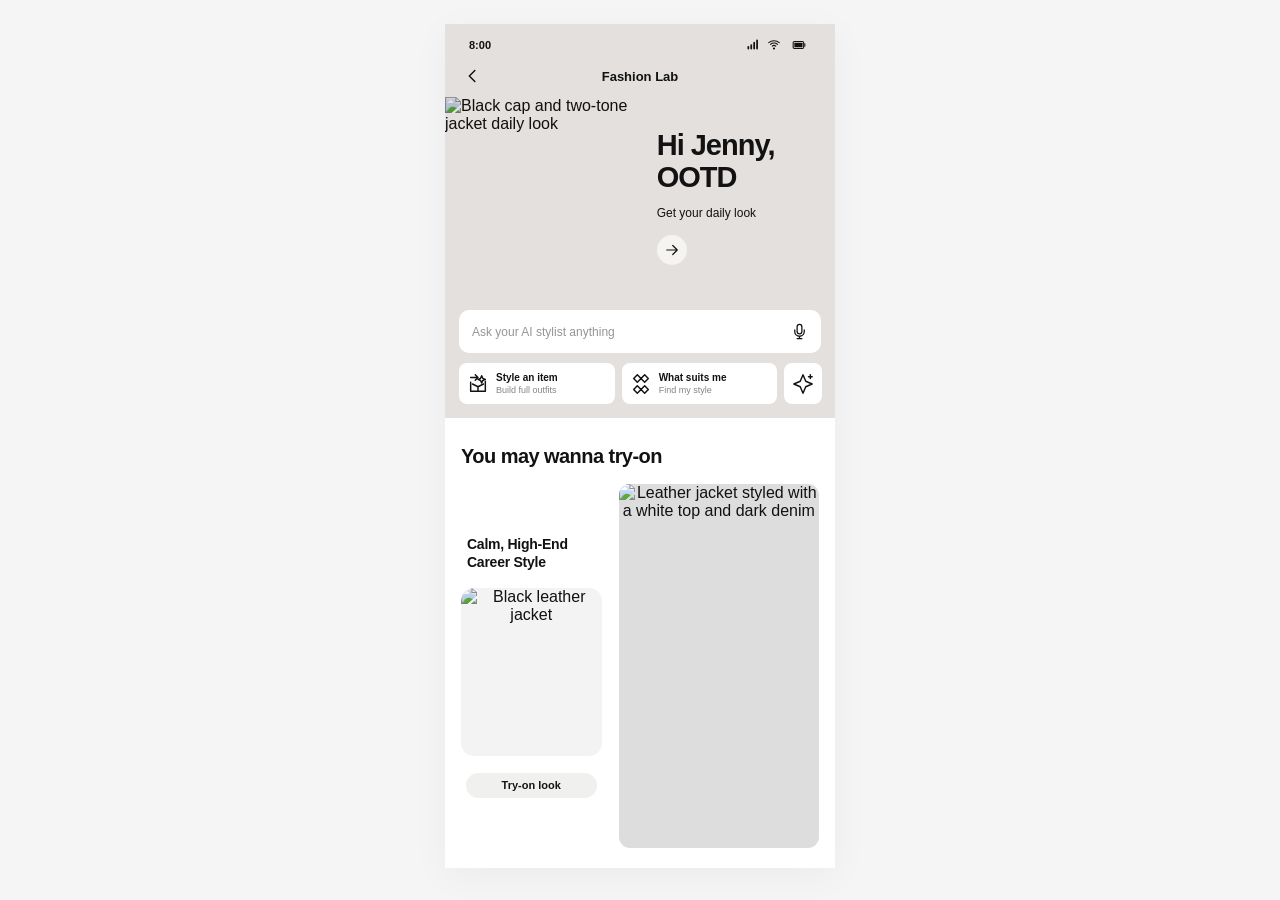
==== commit f0a231ed: "Match Fashion Lab home layout and shopping navigation" ====
--- a/demo/fashion-assistant/index.html
+++ b/demo/fashion-assistant/index.html
@@ -24,146 +24,69 @@
   body {
     font-family:var(--font);
     color:var(--ink);
-    background:
-      linear-gradient(90deg, rgba(226,220,210,.72) 1px, transparent 1px),
-      linear-gradient(180deg, rgba(226,220,210,.62) 1px, transparent 1px),
-      #f7f4ee;
-    background-size:32px 32px;
+    background:#f5f5f5;
+    -webkit-font-smoothing:antialiased;
   }
   a { color:inherit; text-decoration:none; }
   button, input { font:inherit; }
-  button { cursor:pointer; }
-  .topbar {
-    height:56px;
+  button { cursor:pointer; color:inherit; }
+  button:focus-visible, a:focus-visible, input:focus-visible {
+    outline:2px solid #3b6d57;
+    outline-offset:3px;
+  }
+  img { display:block; width:100%; height:100%; object-fit:cover; }
+  .stage {
+    min-height:100dvh;
+    display:grid;
+    place-items:start center;
+    padding:24px 0;
+  }
+  .phone {
+    width:min(390px, 100%);
+    background:#fff;
+    box-shadow:0 8px 36px #0000000b;
+    overflow:hidden;
+  }
+  .screen {
+    height:min(844px, calc(100dvh - 48px));
+    overflow-y:auto;
+    overflow-x:hidden;
+    background:#fff;
+    scrollbar-width:none;
+    overscroll-behavior-y:contain;
+  }
+  .screen::-webkit-scrollbar { width:0; height:0; }
+  .phone-head {
+    height:48px;
     display:flex;
     align-items:center;
-    gap:14px;
-    padding:0 22px;
-    background:rgba(255,255,255,.88);
-    border-bottom:1px solid var(--line);
-    position:sticky;
-    top:0;
-    z-index:10;
-    backdrop-filter:blur(14px);
-  }
-  .back {
-    width:34px;
-    height:34px;
-    border-radius:50%;
-    border:1px solid var(--line);
-    background:#fff;
-    display:grid;
-    place-items:center;
-    font-size:22px;
+    justify-content:space-between;
+    padding:0 14px;
+    font-size:13px;
     font-weight:700;
-  }
-  .brand { font-weight:850; font-size:20px; letter-spacing:-.1px; }
-  .status {
-    margin-left:auto;
-    display:inline-flex;
-    align-items:center;
-    gap:8px;
-    border:1px solid var(--line);
-    background:#fff;
-    border-radius:999px;
-    padding:7px 12px;
-    color:#555;
-    font-size:13px;
-    font-weight:750;
-  }
-  .status i { width:8px; height:8px; border-radius:50%; background:var(--green); display:block; }
-  .stage {
-    min-height:calc(100vh - 56px);
-    display:grid;
-    place-items:start center;
-    padding:28px 18px 42px;
-  }
-  .phone {
-    width:min(390px, 100%);
-    border:8px solid #111;
-    border-radius:30px;
-    background:#fbfaf8;
-    box-shadow:var(--shadow);
-    overflow:hidden;
-  }
-  .screen {
-    height:780px;
-    overflow:auto;
-    background:#fbfaf8;
-    scrollbar-width:none;
-  }
-  .screen::-webkit-scrollbar { width:0; height:0; }
-  .phone-head {
-    height:42px;
-    display:flex;
-    align-items:center;
-    gap:10px;
-    padding:0 14px;
-    font-size:11px;
-    font-weight:850;
-    background:rgba(251,250,248,.96);
+    background:#ffffffed;
     position:sticky;
     top:0;
     z-index:5;
   }
-  .phone-head .time { margin-right:auto; }
   .phone-head .title { position:absolute; left:0; right:0; text-align:center; pointer-events:none; }
   .nav-btn {
-    width:26px;
-    height:26px;
+    width:36px;
+    height:36px;
     border:0;
     background:transparent;
     border-radius:50%;
-    font-size:18px;
-    font-weight:850;
+    font-size:25px;
     display:grid;
     place-items:center;
     z-index:1;
   }
-  .icon-text { border:0; background:transparent; font-size:11px; font-weight:850; z-index:1; }
-  .hero {
-    margin:0 12px 12px;
-    min-height:164px;
-    border-radius:18px;
-    overflow:hidden;
-    position:relative;
-    background:#ddd;
-  }
-  img { display:block; width:100%; height:100%; object-fit:cover; }
-  .hero::after, .tryon-hero::after {
+  .icon-text { border:0; background:transparent; font-size:11px; font-weight:700; z-index:1; }
+  .tryon-hero::after {
     content:"";
     position:absolute;
     inset:0;
     background:linear-gradient(180deg, rgba(0,0,0,.02), rgba(0,0,0,.52));
-  }
-  .hero-copy {
-    position:absolute;
-    left:14px;
-    right:14px;
-    bottom:14px;
-    z-index:1;
-    color:#fff;
-  }
-  .hero-copy h1 { margin:0; font-size:24px; line-height:1.02; letter-spacing:-.3px; }
-  .hero-copy p { margin:6px 0 0; font-size:12px; opacity:.95; }
-  .ask {
-    margin:0 12px 10px;
-    display:flex;
-    align-items:center;
-    gap:8px;
-    border:1px solid var(--line);
-    border-radius:999px;
-    background:#fff;
-    padding:8px 9px 8px 13px;
-  }
-  .ask input {
-    min-width:0;
-    flex:1;
-    border:0;
-    outline:0;
-    background:transparent;
-    color:#333;
-    font-size:12px;
   }
   .round {
     width:28px;
@@ -176,78 +99,7 @@
     display:grid;
     place-items:center;
   }
-  .quick-row {
-    display:grid;
-    grid-template-columns:1fr 1fr;
-    gap:8px;
-    margin:0 12px 16px;
-  }
-  .quick {
-    min-height:48px;
-    border:1px solid var(--line);
-    border-radius:12px;
-    background:#fff;
-    padding:9px 10px;
-    text-align:left;
-    font-size:11px;
-    font-weight:850;
-  }
-  .quick span { display:block; color:var(--muted); font-weight:700; margin-top:1px; }
-  .section-title {
-    margin:18px 14px 10px;
-    font-size:13px;
-    font-weight:900;
-  }
-  .style-stack { display:grid; gap:10px; padding:0 12px; }
-  .style-card {
-    display:grid;
-    grid-template-columns:1fr 100px;
-    gap:10px;
-    min-height:136px;
-    border:1px solid var(--line);
-    border-radius:15px;
-    background:#fff;
-    padding:10px;
-    text-align:left;
-  }
-  .style-card.active { border-color:#111; box-shadow:0 0 0 2px #111 inset; }
-  .style-card h3 { margin:0 0 7px; font-size:13px; line-height:1.22; }
-  .style-card p { margin:0; color:var(--muted); font-size:11px; line-height:1.35; }
   .thumb { border-radius:11px; overflow:hidden; background:#e8e4dc; }
-  .try {
-    margin-top:10px;
-    display:inline-flex;
-    border:0;
-    border-radius:999px;
-    padding:6px 10px;
-    background:#111;
-    color:#fff;
-    font-size:11px;
-    font-weight:850;
-  }
-  .look-row {
-    display:grid;
-    grid-template-columns:1.05fr .95fr;
-    gap:8px;
-    padding:0 12px;
-  }
-  .look-card, .feed-card {
-    border:1px solid var(--line);
-    border-radius:13px;
-    overflow:hidden;
-    background:#fff;
-    text-align:left;
-  }
-  .look-card .thumb { border-radius:0; aspect-ratio:3/4; }
-  .look-card p, .feed-card p { margin:8px; font-size:11px; font-weight:800; line-height:1.25; }
-  .look-card span, .feed-card span { display:block; color:var(--muted); font-weight:650; margin-top:3px; }
-  .feed-grid {
-    display:grid;
-    grid-template-columns:1fr 1fr;
-    gap:8px;
-    padding:0 12px 18px;
-  }
-  .feed-card .thumb { border-radius:0; aspect-ratio:1/1; }
   .view { display:none; min-height:100%; }
   .view.active { display:block; }
 
@@ -446,23 +298,15 @@
   .story p { margin:0 0 8px; color:#444; font-size:12px; line-height:1.56; }
   .story ol { margin:0; padding-left:18px; color:#555; font-size:12px; line-height:1.58; }
 
-  @media (max-width:560px) {
-    .topbar { padding:0 12px; }
-    .brand { font-size:18px; }
-    .status { display:none; }
-    .stage { padding:12px 10px 24px; place-items:start center; }
-    .phone { border-width:6px; border-radius:26px; }
-    .screen { height:calc(100vh - 92px); min-height:680px; }
+  @media (max-width:430px) {
+    .stage { padding:0; }
+    .phone { width:100%; box-shadow:none; }
+    .screen { height:100dvh; }
   }
 </style>
+<link rel="stylesheet" href="home.css?v=20261001" />
 </head>
 <body>
-<header class="topbar">
-  <a class="back" href="../index.html" aria-label="返回 Demo 入口">‹</a>
-  <div class="brand">Fashion Lab</div>
-  <div class="status"><i></i><span>AI stylist is ready</span></div>
-</header>
-
 <main class="stage">
   <section class="phone" aria-label="Fashion Lab shopping assistant">
     <div class="screen">
@@ -487,7 +331,7 @@
     ask:"Inspirations for today's outfit",
     answer:"Cloudy in Beijing today, with cool mornings and a warmer midday. A crisp white tee, relaxed overshirt and light-wash straight jeans keep things fresh and easy, while white sneakers make the look clean enough for work and casual enough for coffee hours.",
     hero:"realistic street style editorial photo, young woman wearing beige trench coat, black tank top, light wash straight leg jeans, white sneakers, new york city street, full body fashion ecommerce lookbook, natural daylight",
-    card:"realistic fashion app card, young woman in beige trench coat and blue jeans, full body, clean street style, ecommerce lookbook",
+    card:"full body editorial photograph of a woman wearing a white and navy striped tee tucked into light blue straight jeans, white sneakers, by a sunlit stone wall, realistic fashion photography, no text",
     flatlay:"realistic flat lay outfit, beige trench coat, white tee, light blue straight jeans, white sneakers, small leather bag, clean ecommerce editorial",
     article:"这套 look 抓住近期 city utility 的核心：实穿廓形、干净浅色、可叠穿外套。它适合早晚温差明显的通勤日，也能自然切换到下班后的轻社交场景。",
     reasons:["长外套建立利落轮廓，解决基础内搭过于单薄的问题。","直筒牛仔裤拉长比例，让通勤造型更轻松。","白色球鞋降低正式感，整体更适合日常高频穿着。"],
@@ -518,7 +362,7 @@
     ask:"Make it softer",
     answer:"For a slower weekend, pair a creamy knit vest with a fluid skirt and suede flats. The silhouette stays polished, but the texture makes it warmer and less formal.",
     hero:"realistic fashion lookbook photo, young woman wearing cream knit vest, white midi skirt, suede ballet flats, minimal cafe street, soft spring daylight, full body",
-    card:"realistic fashion ecommerce card, woman in cream knit vest and white midi skirt, warm minimal street style, full body",
+    card:"full body editorial photograph of a woman in a cream knit top and ivory flowing midi skirt, standing in a leafy courtyard, warm afternoon light, realistic fashion photography, no text",
     flatlay:"realistic flat lay outfit, cream knit vest, white midi skirt, suede ballet flats, small woven bag, soft daylight, ecommerce editorial",
     article:"Soft minimal 的重点不是全白，而是通过针织、麂皮和奶油色制造柔和质感。它适合周末、咖啡约会和轻度出游。",
     reasons:["针织背心替代普通衬衫，直接提升触感与层次。","白色半裙保留清爽感，同时比长裤更有季节变化。","麂皮鞋让颜色过渡更自然，避免全身过白。"],
@@ -549,7 +393,7 @@
     ask:"Make it office-friendly",
     answer:"A cropped leather jacket and clean denim create a sharper after-work outfit. Keep the inner layer simple and let hardware details add the current polished edge.",
     hero:"realistic editorial street style photo, young woman in black cropped leather jacket, white fitted top, dark straight jeans, silver belt, downtown evening, full body fashion lookbook",
-    card:"realistic fashion ecommerce card, young woman wearing black cropped leather jacket and dark jeans, calm high end career style, full body",
+    card:"full length editorial photograph of a woman with short wavy dark hair wearing a black leather bomber jacket over a white crop top, black wide leg jeans with a silver chain belt, standing against a pale weathered concrete wall, realistic fabric, straight on camera, boots visible, no text",
     flatlay:"realistic flat lay outfit, black leather jacket, white fitted top, dark straight jeans, silver belt, black ankle boots, ecommerce editorial",
     article:"Denim look 近期更强调利落剪裁和配饰细节。短皮衣负责态度，直筒牛仔负责日常可穿性，适合从会议后直接进入晚间场景。",
     reasons:["短夹克抬高腰线，让厚重皮革不显压身。","白色内搭给黑色皮衣留出呼吸感。","银色腰带与小包形成视觉锚点，增加造型完成度。"],
@@ -571,81 +415,169 @@
         ["Metallic Mary Jane","Silver","$33.20","silver metallic mary jane shoes product photo, white background, realistic ecommerce"]
       ]
     }
+  },
+  {
+    id:"tailored",
+    tab:"Relaxed Tailoring",
+    title:"Intellectual Design-led Style",
+    mood:"Soft tailoring, long lines, effortless layers",
+    ask:"How do I style a relaxed suit?",
+    answer:"Start with an ivory tee and a softly tailored taupe suit. Leave the blazer open to keep a long, clean line, then finish with a small black bag and slim loafers.",
+    hero:"full length editorial photograph of a woman in a relaxed light taupe blazer and matching wide leg tailored trousers, white tee, small black shoulder bag and black loafers, standing outside a grey stone building, soft natural light, head to toe, no text",
+    flatlay:"photorealistic flat lay of light taupe blazer, white cotton tee, taupe wide leg trousers, black loafers and a small black leather bag, clean ivory background, no text",
+    article:"用同色西装外套与长裤建立纵向线条，白色内搭提亮上半身。外套敞开穿、裤脚轻覆鞋面，让正式单品也有松弛感。",
+    reasons:["外套与长裤保持同色，减少腰部视觉分割。","白色内搭与黑色鞋包形成清晰的明暗层次。","单穿棕色马甲也能延续这套搭配的利落轮廓。"],
+    products:{
+      Coat:[
+        ["Relaxed Tailored Blazer","Light taupe","$39.00","light taupe relaxed tailored blazer, isolated product photograph, pale grey studio background, no text"],
+        ["Single-breasted Wool Blazer","Charcoal","$42.00","charcoal single breasted wool blazer, isolated product photograph, pale grey studio background, no text"]
+      ],
+      Top:[
+        ["Cotton Crew-neck Tee","White","$12.00","white cotton crew neck t shirt product photo on white background, realistic ecommerce"],
+        ["Tailored Button Vest","Walnut brown","$25.50","walnut brown tailored waistcoat with four buttons and two welt pockets, front view isolated product photograph, light grey background, no text"]
+      ],
+      Pants:[
+        ["Pleated Wide-leg Trousers","Light taupe","$33.10","light taupe pleated wide leg tailored trousers, isolated product photograph, light grey background, no text"],
+        ["Straight Suit Trousers","Espresso","$31.60","espresso brown straight leg tailored trousers, isolated product photograph, light grey background, no text"]
+      ],
+      Shoes:[
+        ["Slim Loafer","Black polished","$34.00","black slim leather loafer product photo on white background, realistic ecommerce"],
+        ["Suede Ballet Flat","Taupe","$24.90","taupe suede ballet flats product photo on white background, realistic ecommerce"]
+      ]
+    }
   }
 ];
 
 let activeTrend = trends[0];
 let activeCat = "Coat";
 let activeProduct = 0;
+let chatQuery = "";
+let currentView = "home";
+const navigation = [];
+const scrollPositions = { home:0, chat:0, tryon:0 };
+const chosenProducts = { Coat:0, Top:0, Pants:0, Shoes:0 };
 
 const $ = (id) => document.getElementById(id);
+const escapeHTML = (value) => String(value).replace(/[&<>"']/g, c => ({ "&":"&amp;", "<":"&lt;", ">":"&gt;", '"':"&quot;", "'":"&#39;" }[c]));
+const byId = (id) => trends.find(t => t.id === id);
+const icons = {
+  back:'<path d="m14 6-6 6 6 6"/>',
+  arrow:'<path d="M5 12h14m-6-6 6 6-6 6"/>',
+  mic:'<rect x="9" y="3" width="6" height="12" rx="3"/><path d="M6 10v2a6 6 0 0 0 12 0v-2M12 18v3m-3 0h6"/>',
+  item:'<path d="M4 10v10h16V9M4 5h8m-3-3 3 3-3 3M6 12l6 3 6-3m-6 3v5"/><path d="m16 3 1.2 2.8L20 7l-2.8 1.2L16 11l-1.2-2.8L12 7l2.8-1.2z"/>',
+  fit:'<path d="m8 2 4 4-4 4-4-4zm8 12 4 4-4 4-4-4zM16 2l4 4-4 4-4-4zM8 14l4 4-4 4-4-4z"/>',
+  sparkle:'<path d="m12 2 3 7 7 3-7 3-3 7-3-7-7-3 7-3zm8 0v4m-2-2h4"/>',
+  signal:'<path d="M4 18v-3m5 3v-6m5 6V8m5 10V4" stroke-width="3"/>',
+  wifi:'<path d="M3 8a14 14 0 0 1 18 0M6 11a9 9 0 0 1 12 0m-9 3a4 4 0 0 1 6 0"/><circle cx="12" cy="18" r="1" fill="currentColor"/>',
+  battery:'<rect x="2" y="6" width="18" height="12" rx="2"/><path d="M22 10v4"/><rect x="4" y="8" width="14" height="8" rx="1" fill="currentColor" stroke="none"/>'
+};
+const icon = (name) => `<svg class="ui-icon ${name}" viewBox="0 0 24 24" aria-hidden="true">${icons[name]}</svg>`;
 
 function phoneHead({ back = false, right = "Ask AI" } = {}) {
   return `
     <div class="phone-head">
-      <span class="time">8:00</span>
-      ${back ? `<button class="nav-btn" data-action="home" aria-label="Back">‹</button>` : ""}
+      ${back ? `<button class="nav-btn" data-action="back" aria-label="Back">‹</button>` : ""}
       <span class="title">Fashion Lab</span>
-      <button class="icon-text" data-action="chat">${right}</button>
+      <button class="icon-text" data-action="${right === "Close" ? "back" : "chat"}">${right}</button>
     </div>
   `;
 }
 
-function img(prompt, size, alt) {
-  return `<img src="${imageUrl(prompt, size)}" alt="${alt}">`;
+function img(prompt, size, alt, loading = "lazy") {
+  return `<img src="${imageUrl(prompt, size)}" alt="${escapeHTML(alt)}" loading="${loading}" decoding="async">`;
+}
+
+function garmentStrip(t, categories = ["Coat", "Pants", "Shoes"]) {
+  return categories.map(cat => `<span>${img(t.products[cat][0][3], "square", t.products[cat][0][0])}</span>`).join("");
+}
+
+function feedProduct(id, cat, index = 0, tall = false) {
+  const p = byId(id).products[cat][index];
+  const action = `data-action="shop-item" data-trend="${id}" data-cat="${cat}" data-product="${index}"`;
+  return `<article class="feed-product ${tall ? "tall" : ""}">
+    <button class="feed-product-photo" ${action} aria-label="Try on ${escapeHTML(p[0])}">${img(p[3], "square", p[0])}</button>
+    <div class="feed-product-copy"><b>${p[0]}</b><small>${p[1]}</small><strong>${p[2]}</strong></div>
+    <button class="soft-cta" ${action}>Try it on</button>
+  </article>`;
+}
+
+function feedLook(id) {
+  const t = byId(id);
+  return `<button class="feed-look" data-action="tryon" data-trend="${id}" aria-label="Try on ${escapeHTML(t.title)}">
+    ${img(t.hero, "portrait_4_3", t.title)}
+    <span class="feed-items">${garmentStrip(t, ["Coat", "Top", "Pants", "Shoes"])}</span>
+    <span class="soft-cta">Try-on style</span>
+  </button>`;
 }
 
 function renderHome() {
+  const night = byId("night");
+  const styles = [
+    { id:"soft", name:"Cool Aesthetic", subtitle:"Avant-Garde Woman" },
+    { id:"tailored", name:"Quiet Confidence", subtitle:"Everyday Tailoring" },
+    { id:"city", name:"City Essentials", subtitle:"Effortless Everyday" }
+  ];
   $("homeView").innerHTML = `
-    ${phoneHead({ right:"Ask AI" })}
-    <div class="hero">
-      ${img("realistic mobile fashion app hero image, stylish young woman wearing black sunglasses and black leather jacket, clean editorial fashion, soft daylight, ecommerce app", "portrait_4_3", "Fashion daily look")}
-      <div class="hero-copy">
-        <h1>Hi Jenny,<br>OOTD</h1>
-        <p>Get your daily look</p>
+    <div class="home-intro">
+      <div class="device-status" aria-hidden="true"><span>8:00</span><span>${icon("signal")}${icon("wifi")}${icon("battery")}</span></div>
+      <nav class="home-nav" aria-label="Fashion Lab"><a href="../index.html" aria-label="返回 Demo 入口">${icon("back")}</a><strong>Fashion Lab</strong></nav>
+      <div class="ootd">
+        <div class="ootd-portrait">${img("editorial studio portrait photograph of a fashionable young adult woman wearing a black baseball cap and narrow black sunglasses, oversized black and cream varsity leather jacket open over a black cropped top, framed from head to hip, facing forward, isolated on a pure white background, high key studio lighting, realistic skin and leather texture, no shadows on background, no text, no phone, no interface", "portrait_4_3", "Black cap and two-tone jacket daily look", "eager")}</div>
+        <div class="ootd-copy"><h1>Hi Jenny,<br>OOTD</h1><p>Get your daily look</p><button data-action="chat" data-query="Inspirations for today's outfit" aria-label="Get your daily look">${icon("arrow")}</button></div>
+      </div>
+      <form class="home-ask" id="homeAsk">
+        <input id="homeQuery" placeholder="Ask your AI stylist anything" aria-label="Ask your AI stylist anything" autocomplete="off">
+        <button type="submit" aria-label="Ask AI">${icon("mic")}</button>
+      </form>
+      <div class="home-shortcuts" aria-label="Styling shortcuts">
+        <button class="shortcut" data-action="chat" data-trend="night" data-query="How can I style a black leather jacket?">${icon("item")}<span><b>Style an item</b><small>Build full outfits</small></span></button>
+        <button class="shortcut" data-action="chat" data-query="Help me find a look that suits me">${icon("fit")}<span><b>What suits me</b><small>Find my style</small></span></button>
+        <button class="shortcut icon-only" data-action="chat" data-query="Surprise me with a new look" aria-label="Discover a new look">${icon("sparkle")}</button>
       </div>
     </div>
-    <form class="ask" data-action="chat">
-      <input value="Ask your AI stylist anything" aria-label="Ask your AI stylist anything">
-      <button class="round" type="submit" aria-label="Ask">↗</button>
-    </form>
-    <div class="quick-row">
-      <button class="quick" data-action="chat" data-query="Style an item">Style an item<span>Build full outfits</span></button>
-      <button class="quick" data-action="chat" data-query="What suits me">What suits me<span>Saved fit stats</span></button>
-    </div>
-    <div class="section-title">You may wanna try-on</div>
-    <div class="style-stack">
-      ${trends.map(t => `
-        <button class="style-card ${t.id === activeTrend.id ? "active" : ""}" data-action="tryon" data-trend="${t.id}">
-          <div>
-            <h3>${t.title}</h3>
-            <p>${t.mood}</p>
-            <span class="try">Try-on look</span>
-          </div>
-          <div class="thumb">${img(t.card, "portrait_4_3", t.title)}</div>
-        </button>
-      `).join("")}
-    </div>
-    <div class="section-title">Intellectual Design-led Style</div>
-    <div class="look-row">
-      <button class="look-card" data-action="tryon" data-trend="soft">
-        <div class="thumb">${img(trends[1].hero, "portrait_4_3", trends[1].title)}</div>
-        <p>Cool Aesthetic<span>Avant-garde woman</span></p>
-      </button>
-      <button class="look-card" data-action="chat" data-trend="soft">
-        <div class="thumb">${img(trends[1].flatlay, "portrait_4_3", "Soft minimal outfit")}</div>
-        <p>Cool AI<span>Style this item</span></p>
-      </button>
-    </div>
-    <div class="section-title">Explore more style</div>
-    <div class="feed-grid">
-      ${trends.concat(trends).slice(0,6).map((t, idx) => `
-        <button class="feed-card" data-action="${idx % 2 ? "tryon" : "chat"}" data-trend="${t.id}">
-          <div class="thumb">${img(idx % 2 ? t.products.Coat[0][3] : t.card, "square", t.tab)}</div>
-          <p>${t.tab}<span>${idx % 2 ? t.products.Coat[0][2] : "Try-on style"}</span></p>
-        </button>
-      `).join("")}
-    </div>
+    <section class="home-section" aria-labelledby="featuredHeading">
+      <h2 id="featuredHeading">You may wanna try-on</h2>
+      <div class="featured-look">
+        <div class="feature-item">
+          <h3>Calm, High-End<br>Career Style</h3>
+          <button class="feature-garment" data-action="shop-item" data-trend="night" data-cat="Coat" aria-label="Style the leather jacket">${img(night.products.Coat[0][3], "square", "Black leather jacket", "eager")}</button>
+          <button class="soft-cta" data-action="tryon" data-trend="night">Try-on look</button>
+        </div>
+        <button class="feature-model" data-action="tryon" data-trend="night" aria-label="Try on Calm High-End Career Style">${img(night.card, "portrait_4_3", "Leather jacket styled with a white top and dark denim", "eager")}</button>
+      </div>
+    </section>
+    <section class="home-section" aria-labelledby="styleHeading">
+      <h3 id="styleHeading">Intellectual Design-Led Style</h3>
+      <div class="swipe-shelf" id="styleShelf" role="region" aria-label="Browse styles" tabindex="0">
+        ${styles.map(s => {
+          const t = byId(s.id);
+          return `<button class="style-tile" data-action="chat" data-trend="${s.id}" data-query="Show me how to wear ${s.name}">
+            <div class="style-collage"><div class="style-model">${img(t.card || t.hero, "portrait_4_3", s.name)}</div><div class="garment-strip">${garmentStrip(t)}</div></div>
+            <div class="style-caption"><span><b>${s.name}</b><small>${s.subtitle}</small></span>${icon("arrow")}</div>
+          </button>`;
+        }).join("")}
+      </div>
+    </section>
+    <section class="home-section" aria-labelledby="lookHeading">
+      <h3 id="lookHeading">Intellectual Design-Led Style</h3>
+      <div class="swipe-shelf" id="lookShelf" role="region" aria-label="Browse shoppable looks" tabindex="0">
+        ${["tailored", "night", "city"].map(id => {
+          const t = byId(id);
+          return `<button class="look-tile" data-action="tryon" data-trend="${id}" aria-label="Try on ${t.tab}">
+            ${img(t.hero, "portrait_4_3", t.title)}
+            <span class="look-items garment-strip">${garmentStrip(t)}</span><span class="soft-cta">Try-on look</span>
+          </button>`;
+        }).join("")}
+      </div>
+    </section>
+    <section class="home-section" aria-labelledby="exploreHeading">
+      <h2 id="exploreHeading">Explore more style</h2>
+      <div class="feed-columns">
+        <div class="feed-column">${feedLook("city")}${feedProduct("tailored", "Top", 1)}${feedProduct("tailored", "Pants", 1, true)}${feedLook("night")}</div>
+        <div class="feed-column">${feedProduct("city", "Coat")}${feedLook("soft")}${feedProduct("city", "Top", 0, true)}${feedProduct("soft", "Shoes")}</div>
+      </div>
+    </section>
+    <p class="home-end">A little inspiration, a look that's you.</p>
   `;
 }
 
@@ -653,8 +585,8 @@
   $("chatView").innerHTML = `
     ${phoneHead({ back:true, right:"Close" })}
     <div class="chat-body">
-      <div class="bubble user">${activeTrend.ask}</div>
-      <div class="bubble ai">Based on your local weather, saved fit stats, and current trend signals, here is the best direction.</div>
+      <div class="bubble user">${escapeHTML(chatQuery || activeTrend.ask)}</div>
+      <div class="bubble ai">Let's build your look around ${escapeHTML(activeTrend.tab.toLowerCase())}. Explore the pieces below, or tell me what you would change.</div>
       <div class="answer">
         <div class="answer-copy">
           <h2>${activeTrend.title}</h2>
@@ -677,10 +609,10 @@
         </button>
       </div>
     </div>
-    <div class="composer">
-      <input id="chatInput" value="Tell me what to change..." aria-label="Tell me what to change">
-      <button class="round" data-action="smart-chat" aria-label="Send">↗</button>
-    </div>
+    <form class="composer" id="chatForm">
+      <input id="chatInput" placeholder="Tell me what to change..." aria-label="Tell me what to change" autocomplete="off">
+      <button class="round" type="submit" aria-label="Send">↗</button>
+    </form>
   `;
 }
 
@@ -698,7 +630,7 @@
       </div>
       <div class="price-stack">
         ${cats.slice(0,4).map(cat => {
-          const p = activeTrend.products[cat][0];
+          const p = activeTrend.products[cat][chosenProducts[cat]];
           return `<div class="price-chip">${img(p[3], "square", p[0])}<b>${p[2]}</b></div>`;
         }).join("")}
       </div>
@@ -710,7 +642,7 @@
       </div>
       <div class="product-grid">
         ${products.map((p, idx) => `
-          <div class="product ${idx === activeProduct ? "active" : ""}" data-action="product" data-product="${idx}" role="button" tabindex="0">
+          <div class="product ${idx === activeProduct ? "active" : ""}" data-action="product" data-product="${idx}" role="button" tabindex="0" aria-pressed="${idx === activeProduct}">
             <div class="thumb">${img(p[3], "square", p[0])}</div>
             <div class="product-copy">
               <b>${p[0]}</b>
@@ -733,63 +665,105 @@
   `;
 }
 
-function show(view) {
+function show(view, { back = false } = {}) {
+  const screen = document.querySelector(".screen");
+  if (view !== currentView) {
+    scrollPositions[currentView] = screen.scrollTop;
+    if (!back) navigation.push(currentView);
+  }
   document.querySelectorAll(".view").forEach(el => el.classList.remove("active"));
   $(view + "View").classList.add("active");
-  document.querySelector(".screen").scrollTop = 0;
+  currentView = view;
+  screen.scrollTop = back ? scrollPositions[view] : 0;
+}
+
+function goBack() {
+  show(navigation.pop() || "home", { back:true });
 }
 
 function setTrend(id) {
   activeTrend = trends.find(t => t.id === id) || activeTrend;
   activeCat = "Coat";
   activeProduct = 0;
-}
-
-function renderAll() {
-  renderHome();
+  Object.keys(chosenProducts).forEach(cat => chosenProducts[cat] = 0);
+}
+
+function askStylist(query) {
+  chatQuery = query.trim() || activeTrend.ask;
+  const text = chatQuery.toLowerCase();
+  if (/soft|柔|周末|约会|cream/.test(text)) setTrend("soft");
+  else if (/suit|tailor|西装/.test(text)) setTrend("tailored");
+  else if (/leather|皮|酷|office/.test(text)) setTrend("night");
+  else if (/layer|denim|牛仔|通勤|daily|outfit/.test(text)) setTrend("city");
   renderChat();
+  show("chat");
+}
+
+function refreshProducts() {
+  const screen = document.querySelector(".screen");
+  const top = screen.scrollTop;
   renderTryon();
+  screen.scrollTop = top;
 }
 
 document.addEventListener("click", (e) => {
+  if (e.target.closest("a")) return;
   const target = e.target.closest("[data-action]");
   if (!target) return;
   const action = target.dataset.action;
-  if (target.dataset.trend) setTrend(target.dataset.trend);
-  if (action === "home") { renderAll(); show("home"); return; }
-  if (action === "chat") { renderAll(); show("chat"); return; }
-  if (action === "tryon") { renderAll(); show("tryon"); return; }
+  if (action === "back") { goBack(); return; }
+  if (target.dataset.trend && currentView === "home") setTrend(target.dataset.trend);
+  if (action === "chat") {
+    if (target.dataset.trend) setTrend(target.dataset.trend);
+    chatQuery = target.dataset.query || activeTrend.ask;
+    renderChat();
+    show("chat");
+    return;
+  }
+  if (action === "tryon" || action === "shop-item") {
+    if (action === "shop-item") {
+      activeCat = target.dataset.cat;
+      activeProduct = Number(target.dataset.product || 0);
+      chosenProducts[activeCat] = activeProduct;
+    }
+    renderTryon();
+    show("tryon");
+    if (action === "shop-item") {
+      const screen = document.querySelector(".screen");
+      const refine = document.querySelector("#tryonView .refine");
+      screen.scrollTop = refine.getBoundingClientRect().top - screen.getBoundingClientRect().top - 48;
+    }
+    return;
+  }
   if (action === "cat") {
     activeCat = target.dataset.cat;
-    activeProduct = 0;
-    renderTryon();
-    show("tryon");
+    activeProduct = chosenProducts[activeCat];
+    refreshProducts();
     return;
   }
   if (action === "product") {
-    if (e.target.tagName === "A") return;
     activeProduct = Number(target.dataset.product) || 0;
-    renderTryon();
-    show("tryon");
+    chosenProducts[activeCat] = activeProduct;
+    refreshProducts();
     return;
   }
-  if (action === "smart-chat") {
-    const text = ($("chatInput")?.value || "").toLowerCase();
-    if (text.includes("soft") || text.includes("柔") || text.includes("约会")) setTrend("soft");
-    else if (text.includes("office") || text.includes("皮") || text.includes("酷")) setTrend("night");
-    else setTrend("city");
-    renderAll();
-    show("chat");
-  }
 });
 
+document.addEventListener("keydown", (e) => {
+  const product = e.target.closest('.product[role="button"]');
+  if (product && e.target === product && (e.key === "Enter" || e.key === " ")) {
+    e.preventDefault();
+    product.click();
+  }
+});
+
 document.addEventListener("submit", (e) => {
+  if (e.target.id !== "homeAsk" && e.target.id !== "chatForm") return;
   e.preventDefault();
-  renderAll();
-  show("chat");
+  askStylist(e.target.querySelector("input").value);
 });
 
-renderAll();
+renderHome();
 </script>
 </body>
 </html>
--- a/demo/fashion-assistant/home.css
+++ b/demo/fashion-assistant/home.css
@@ -0,0 +1,98 @@
+/* Fashion Lab home: one continuous shopping surface, with two swipeable shelves. */
+#homeView { background:#fff; color:#121212; padding-bottom:24px; }
+#homeView button { -webkit-tap-highlight-color:transparent; }
+.ui-icon { width:22px; height:22px; flex-shrink:0; fill:none; stroke:currentColor; stroke-width:1.6; stroke-linecap:round; stroke-linejoin:round; }
+.home-intro { background:#e3e0de; padding-bottom:14px; }
+.device-status { height:31px; padding:10px 24px 0; display:flex; justify-content:space-between; align-items:center; font-size:11px; font-weight:600; }
+.device-status > span:last-child { display:flex; align-items:center; gap:5px; }
+.device-status .ui-icon { width:16px; height:14px; stroke-width:1.8; }
+.device-status .battery { width:24px; }
+.home-nav { height:42px; position:relative; display:flex; align-items:center; justify-content:center; }
+.home-nav strong { font-size:13px; font-weight:700; }
+.home-nav a { position:absolute; left:8px; width:40px; height:40px; display:grid; place-items:center; }
+.ootd { position:relative; display:grid; grid-template-columns:53% 47%; height:213px; overflow:hidden; }
+.ootd-portrait { height:100%; overflow:hidden; }
+.ootd-portrait img { object-fit:contain; object-position:center bottom; mix-blend-mode:multiply; }
+.ootd-copy { align-self:center; padding:0 12px 12px 5px; }
+.ootd-copy h1 { font-size:29px; line-height:1.1; letter-spacing:-1px; margin:0 0 12px; font-weight:750; }
+.ootd-copy p { font-size:12px; margin:0 0 15px; }
+.ootd-copy button { display:grid; place-items:center; width:30px; height:30px; border:0; border-radius:50%; background:#f6f4f1; }
+.ootd-copy .ui-icon { width:18px; height:18px; }
+.home-ask { margin:0 14px 10px; padding:0 3px 0 12px; min-height:43px; display:flex; align-items:center; gap:4px; border:1px solid #ffffffbb; border-radius:10px; background:#fff; }
+.home-ask input { flex:1; width:0; min-width:0; font-size:12px; color:#222; border:0; background:transparent; padding:10px 0; }
+.home-ask input::placeholder { color:#959595; }
+.home-ask input:focus-visible { outline:0; }
+.home-ask:focus-within { outline:2px solid #888; outline-offset:2px; }
+.home-ask button { width:36px; height:38px; display:grid; place-items:center; border:0; background:transparent; }
+.home-ask .ui-icon { width:19px; height:19px; }
+.home-shortcuts { display:flex; gap:7px; overflow-x:auto; scrollbar-width:none; padding:0 14px; }
+.shortcut { flex:1 0 43%; min-width:0; display:flex; gap:7px; align-items:center; border:0; border-radius:8px; background:#fff; padding:9px 8px; text-align:left; }
+.shortcut > span { display:grid; gap:2px; }
+.shortcut b { font-size:10px; white-space:nowrap; font-weight:600; }
+.shortcut small { font-size:9px; white-space:nowrap; color:#858585; }
+.shortcut.icon-only { flex:0 0 38px; justify-content:center; }
+.home-section { margin-top:26px; }
+.home-section h2 { margin:0 16px 16px; font-size:20px; line-height:1.2; letter-spacing:-.55px; font-weight:750; }
+.home-section h3 { margin:0 16px 10px; font-size:13px; line-height:1.3; font-weight:700; }
+.featured-look { display:grid; grid-template-columns:44% 56%; height:364px; margin:0 16px; }
+.feature-item { padding:30px 17px 28px 0; display:flex; flex-direction:column; justify-content:center; gap:17px; align-items:stretch; }
+.feature-item h3 { font-size:14px; line-height:1.25; margin:0 6px; letter-spacing:-.25px; }
+.feature-garment { height:168px; border:0; border-radius:13px; padding:0; overflow:hidden; background:#f3f3f3; }
+.feature-garment img { object-fit:contain; mix-blend-mode:multiply; }
+.feature-model { padding:0; border:0; border-radius:11px; overflow:hidden; background:#ddd; }
+.feature-model img { object-position:center; }
+.soft-cta { display:block; border:0; border-radius:999px; padding:5px 8px; text-align:center; background:#f0f0ef; color:#151515; font-size:11px; line-height:1.3; font-weight:600; }
+.feature-item .soft-cta { margin:0 5px; }
+.swipe-shelf { display:flex; gap:10px; overflow-x:auto; overscroll-behavior-x:contain; scroll-snap-type:x mandatory; scroll-padding-inline:16px; padding:0 16px 2px; scrollbar-width:none; }
+.swipe-shelf::-webkit-scrollbar, .home-shortcuts::-webkit-scrollbar { display:none; }
+.swipe-shelf > * { flex:0 0 82%; min-width:0; scroll-snap-align:start; }
+.style-tile { border:1px solid #eee; padding:7px; border-radius:10px; background:#fff; text-align:left; }
+.style-collage { height:166px; background:#eceae6; border-radius:7px; padding:7px; display:grid; grid-template-columns:72% 1fr; gap:7px; overflow:hidden; }
+.style-model { min-height:0; border-radius:4px; overflow:hidden; }
+.style-model img { object-position:center top; }
+.garment-strip { display:grid; grid-template-rows:repeat(3,1fr); gap:5px; min-height:0; }
+.garment-strip > span { display:block; min-height:0; border-radius:5px; overflow:hidden; background:#fafafa; }
+.garment-strip img { object-fit:contain; mix-blend-mode:multiply; }
+.style-caption { display:flex; align-items:center; justify-content:space-between; gap:8px; padding:10px 3px 1px; }
+.style-caption b, .style-caption small { display:block; font-size:12px; line-height:1.35; font-weight:500; }
+.style-caption small { color:#555; }
+.style-caption > .ui-icon { width:27px; height:27px; background:#f3f2ef; border-radius:50%; padding:5px; }
+.look-tile { position:relative; height:340px; border:0; border-radius:10px; padding:0; overflow:hidden; background:#e6e4e1; text-align:left; }
+.look-tile > img { object-position:35% center; }
+.look-items { position:absolute; top:18px; bottom:48px; right:14px; width:79px; padding:7px; border-radius:10px; background:#fffffff0; }
+.look-items > span { background:#efefed; }
+.look-tile > .soft-cta { position:absolute; bottom:12px; left:12px; right:12px; background:#ffffffef; }
+.feed-columns { margin:0 16px; display:grid; grid-template-columns:1fr 1fr; gap:10px; align-items:start; }
+.feed-column { display:grid; gap:13px; min-width:0; }
+.feed-look { position:relative; display:block; width:100%; height:274px; padding:0; overflow:hidden; border:0; border-radius:8px; background:#eee; }
+.feed-look > img { object-position:center; }
+.feed-look .feed-items { position:absolute; bottom:38px; left:6px; right:6px; display:flex; justify-content:center; gap:3px; }
+.feed-items > span { width:30px; height:39px; padding:2px; border-radius:5px; overflow:hidden; background:#ffffffee; }
+.feed-items img { object-fit:contain; }
+.feed-look .soft-cta { position:absolute; bottom:9px; left:7px; right:7px; padding-block:4px; background:#fffffff0; }
+.feed-product { min-width:0; }
+.feed-product-photo { width:100%; display:block; height:193px; padding:0; border:0; border-radius:8px; background:#f0f0ee; overflow:hidden; }
+.feed-product-photo img { object-fit:contain; mix-blend-mode:multiply; }
+.feed-product-copy { padding:8px 3px 6px; }
+.feed-product-copy b { display:block; font-size:11px; font-weight:500; line-height:1.35; white-space:nowrap; overflow:hidden; text-overflow:ellipsis; }
+.feed-product-copy small { display:block; margin-top:5px; font-size:10px; color:#767676; white-space:nowrap; overflow:hidden; text-overflow:ellipsis; }
+.feed-product-copy strong { display:block; font-size:13px; margin-top:5px; line-height:1; }
+.feed-product > .soft-cta { width:100%; font-size:11px; }
+.feed-product.tall .feed-product-photo { height:243px; }
+.home-end { text-align:center; margin:25px 0 0; font-size:10px; color:#aaa; letter-spacing:.2px; }
+.feed-product button:hover, .style-tile:hover, .look-tile:hover, .feature-model:hover { filter:brightness(.97); }
+@media (max-width:359px) {
+  .ootd-copy h1 { font-size:25px; }
+  .shortcut b { font-size:9px; }
+  .shortcut small { font-size:8px; }
+  .featured-look { height:330px; }
+  .feature-item { padding-right:10px; }
+  .feature-item h3 { font-size:12px; }
+  .look-items { width:68px; }
+  .style-collage { height:146px; }
+  .feed-look { height:240px; }
+  .feed-product-photo { height:170px; }
+}
+@media (prefers-reduced-motion:no-preference) {
+  .swipe-shelf { scroll-behavior:smooth; }
+}
